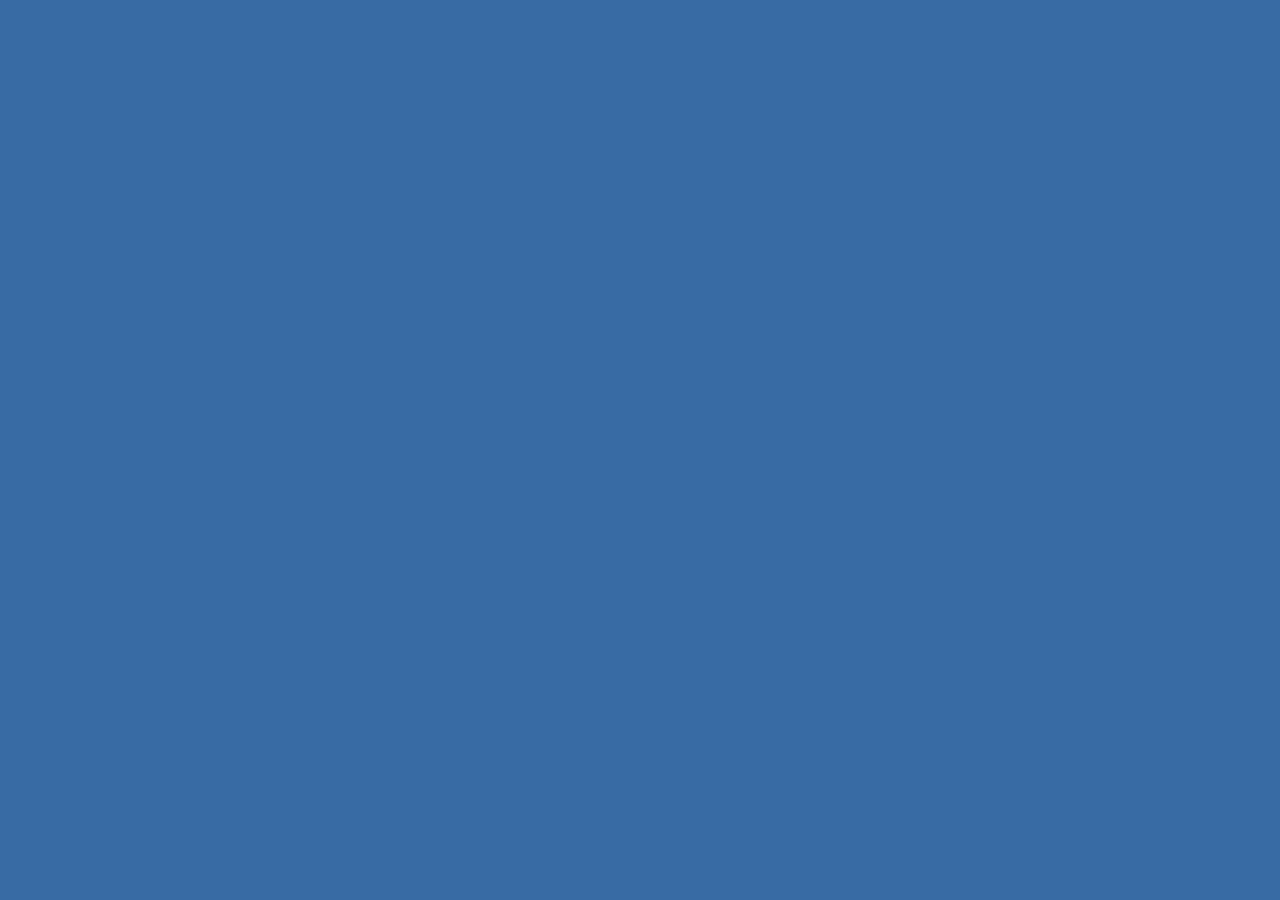
==== index.html @ 71e8f723 "init commit" ====
<!doctype html>
<html class="no-js" lang="">
    <head>
        <meta charset="utf-8">
        <meta http-equiv="x-ua-compatible" content="ie=edge">
        <title>UX Month Sofia</title>
        <meta name="description" content="">
        <meta name="viewport" content="width=device-width, initial-scale=1">

        <link rel="apple-touch-icon" href="apple-touch-icon.png">
        <!-- Place favicon.ico in the root directory -->

        <!-- <link rel="stylesheet" href="css/normalize.css"> -->
        <link rel="stylesheet" href="css/main.css">
        <link href='http://fonts.googleapis.com/css?family=PT+Sans&subset=latin,cyrillic' rel='stylesheet' type='text/css'>
        <link rel="stylesheet" href="http://maxcdn.bootstrapcdn.com/font-awesome/4.3.0/css/font-awesome.min.css">
    </head>
    <body>


         <!-- Google Analytics: change UA-XXXXX-X to be your site's ID.
        <script>
            (function(b,o,i,l,e,r){b.GoogleAnalyticsObject=l;b[l]||(b[l]=
            function(){(b[l].q=b[l].q||[]).push(arguments)});b[l].l=+new Date;
            e=o.createElement(i);r=o.getElementsByTagName(i)[0];
            e.src='https://www.google-analytics.com/analytics.js';
            r.parentNode.insertBefore(e,r)}(window,document,'script','ga'));
            ga('create','UA-XXXXX-X','auto');ga('send','pageview');
        </script> -->
    </body>
</html>
---- css/main.css ----
html {
    color: #222;
    font-size: 1em;
    line-height: 1.4;
}

/*
 * Remove text-shadow in selection highlight:
 * https://twitter.com/miketaylr/status/12228805301
 *
 * These selection rule sets have to be separate.
 * Customize the background color to match your design.
 */

::-moz-selection {
    background: #b3d4fc;
    text-shadow: none;
}

::selection {
    background: #b3d4fc;
    text-shadow: none;
}

/*
 * A better looking default horizontal rule
 */

hr {
    display: block;
    height: 1px;
    border: 0;
    border-top: 1px solid #ccc;
    margin: 1em 0;
    padding: 0;
}

/*
 * Remove the gap between audio, canvas, iframes,
 * images, videos and the bottom of their containers:
 * https://github.com/h5bp/html5-boilerplate/issues/440
 */

audio,
canvas,
iframe,
img,
svg,
video {
    vertical-align: middle;
}

/*
 * Remove default fieldset styles.
 */

fieldset {
    border: 0;
    margin: 0;
    padding: 0;
}

/*
 * Allow only vertical resizing of textareas.
 */

textarea {
    resize: vertical;
}

/* ==========================================================================
   Browser Upgrade Prompt
   ========================================================================== */

.browserupgrade {
    margin: 0.2em 0;
    background: #ccc;
    color: #000;
    padding: 0.2em 0;
}

/* ==========================================================================
   Author's custom styles
   ========================================================================== */

body {
    margin: 0;
    padding: 0;
    font-family: 'PT Sans', sans-serif;
    background-color: #386ba4;
}



/* ==========================================================================
   Helper classes
   ========================================================================== */

/*
 * Hide visually and from screen readers:
 */

.hidden {
    display: none !important;
}

/*
 * Hide only visually, but have it available for screen readers:
 * http://snook.ca/archives/html_and_css/hiding-content-for-accessibility
 */

.visuallyhidden {
    border: 0;
    clip: rect(0 0 0 0);
    height: 1px;
    margin: -1px;
    overflow: hidden;
    padding: 0;
    position: absolute;
    width: 1px;
}

/*
 * Extends the .visuallyhidden class to allow the element
 * to be focusable when navigated to via the keyboard:
 * https://www.drupal.org/node/897638
 */

.visuallyhidden.focusable:active,
.visuallyhidden.focusable:focus {
    clip: auto;
    height: auto;
    margin: 0;
    overflow: visible;
    position: static;
    width: auto;
}

/*
 * Hide visually and from screen readers, but maintain layout
 */

.invisible {
    visibility: hidden;
}

/*
 * Clearfix: contain floats
 *
 * For modern browsers
 * 1. The space content is one way to avoid an Opera bug when the
 *    `contenteditable` attribute is included anywhere else in the document.
 *    Otherwise it causes space to appear at the top and bottom of elements
 *    that receive the `clearfix` class.
 * 2. The use of `table` rather than `block` is only necessary if using
 *    `:before` to contain the top-margins of child elements.
 */

.clearfix:before,
.clearfix:after {
    content: " "; /* 1 */
    display: table; /* 2 */
}

.clearfix:after {
    clear: both;
}

/* ==========================================================================
   EXAMPLE Media Queries for Responsive Design.
   These examples override the primary ('mobile first') styles.
   Modify as content requires.
   ========================================================================== */

@media only screen and (min-width: 35em) {
    /* Style adjustments for viewports that meet the condition */
}

@media print,
       (-webkit-min-device-pixel-ratio: 1.25),
       (min-resolution: 120dpi) {
    /* Style adjustments for high resolution devices */
}

/* ==========================================================================
   Print styles.
   Inlined to avoid the additional HTTP request:
   http://www.phpied.com/delay-loading-your-print-css/
   ========================================================================== */

@media print {
    *,
    *:before,
    *:after {
        background: transparent !important;
        color: #000 !important; /* Black prints faster:
                                   http://www.sanbeiji.com/archives/953 */
        box-shadow: none !important;
        text-shadow: none !important;
    }

    a,
    a:visited {
        text-decoration: underline;
    }

    a[href]:after {
        content: " (" attr(href) ")";
    }

    abbr[title]:after {
        content: " (" attr(title) ")";
    }

    /*
     * Don't show links that are fragment identifiers,
     * or use the `javascript:` pseudo protocol
     */

    a[href^="#"]:after,
    a[href^="javascript:"]:after {
        content: "";
    }

    pre,
    blockquote {
        border: 1px solid #999;
        page-break-inside: avoid;
    }

    /*
     * Printing Tables:
     * http://css-discuss.incutio.com/wiki/Printing_Tables
     */

    thead {
        display: table-header-group;
    }

    tr,
    img {
        page-break-inside: avoid;
    }

    img {
        max-width: 100% !important;
    }

    p,
    h2,
    h3 {
        orphans: 3;
        widows: 3;
    }

    h2,
    h3 {
        page-break-after: avoid;
    }
}

@media (max-width: 1280px) {

}

@media (max-width: 785px) {

}
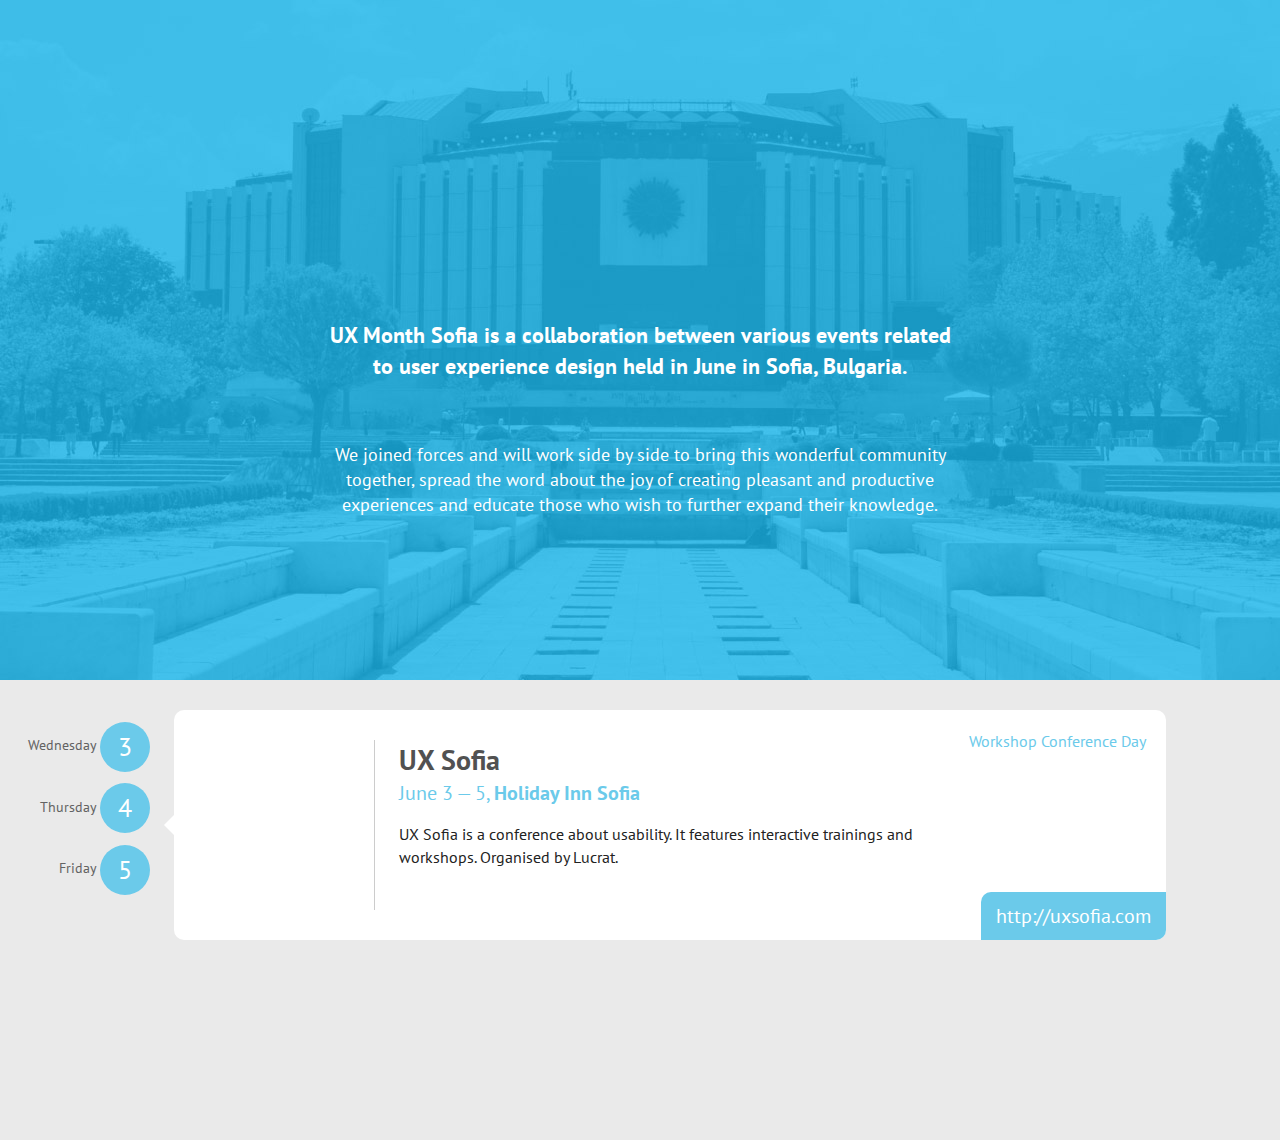
==== commit 72024cfa: "initial styling for header, default styling for timeline and info sections" ====
--- a/index.html
+++ b/index.html
@@ -16,6 +16,53 @@
         <link rel="stylesheet" href="http://maxcdn.bootstrapcdn.com/font-awesome/4.3.0/css/font-awesome.min.css">
     </head>
     <body>
+    <header>
+
+      <h1>UX Month Sofia is a collaboration between various events related to user&nbsp;experience design held in June in Sofia, Bulgaria.</h1>
+      <p>We joined forces and will work side by side to bring this wonderful community together, spread the word about the joy of creating pleasant and productive experiences and educate those who wish to further expand their knowledge.</p>
+
+    </header>
+
+    <div class="main-wrap">
+
+
+      <aside class="timeline">
+        <div class="time-uxsofia">
+          <span>Wednesday <span class="time-marker time-workshop">3</span></span>
+          <span>Thursday <span class="time-marker time-workshop">4</span></span>
+          <span>Friday <span class="time-marker time-conf">5</span></span>
+        </div>
+      </aside>
+
+      <section class="event-blocks">
+
+        <div class="event-block event-uxsofia">
+
+          <div class="event-logo">
+
+          </div>
+
+          <div class="event-info">
+            <div class="tags">
+              <span class="tags-workshop">Workshop</span>
+              <span class="tags-conf">Conference Day</span>
+            </div>
+            <h1>UX Sofia</h1>
+            <p class="event-logistics">
+              June 3 &mdash; 5,
+              <span>Holiday Inn Sofia</span>
+            </p>
+            <p class="event-desc">
+              UX Sofia is a conference about usability. It features interactive trainings and workshops. Organised by Lucrat.
+            </p>
+            <a class="event-go-info" href="http://uxsofia.com">http://uxsofia.com</a>
+          </div>
+
+        </div>
+
+      </section>
+
+  </div>
 
 
          <!-- Google Analytics: change UA-XXXXX-X to be your site's ID.
--- a/css/main.css
+++ b/css/main.css
@@ -68,28 +68,163 @@
     resize: vertical;
 }
 
-/* ==========================================================================
-   Browser Upgrade Prompt
-   ========================================================================== */
-
-.browserupgrade {
-    margin: 0.2em 0;
-    background: #ccc;
-    color: #000;
-    padding: 0.2em 0;
-}
-
-/* ==========================================================================
-   Author's custom styles
-   ========================================================================== */
-
-body {
+body,
+html {
     margin: 0;
     padding: 0;
     font-family: 'PT Sans', sans-serif;
-    background-color: #386ba4;
-}
-
+    background-color: #EAEAEA;
+    padding-bottom: 100px;
+}
+
+.main-wrap {
+  width: 1280px;
+  margin: 0 auto;
+}
+
+header {
+  background-image: url('../img/header-bg.jpg');
+  background-position: 50% 0%;
+  width: 100%;
+  height: 680px;
+  text-align: center;
+}
+
+header h1,
+header p {
+  color: #fff;
+  width: 50%;
+  margin: 0 auto;
+  position: relative;
+}
+
+header h1 {
+  font-size: 22px;
+  top: 320px;
+}
+
+header p {
+  font-size: 18px;
+  top: 380px;
+}
+
+.timeline {
+  width: 150px;
+  display: inline-block;
+  vertical-align: top;
+  text-align: right;
+}
+
+.timeline span {
+  font-size: 14px;
+  color: #636363;
+  display: inline-block;
+  vertical-align: middle;
+  margin-top: 10px;
+  line-height: 50px;
+}
+
+.timeline span.time-marker {
+  width: 50px;
+  height: 50px;
+  color: #fff;
+  background-color: #6bcaea;
+  font-size: 26px;
+  text-align: center;
+  border-radius: 50%;
+  margin-top: 0px;
+}
+
+.time-uxsofia,
+.event-uxsofia {
+  margin-top: 30px;
+}
+
+.event-blocks {
+  display: inline-block;
+  margin-left: 20px;
+}
+
+.event-block {
+  background-color: #fff;
+  padding: 30px;
+  border-radius: 10px;
+  position: relative;
+}
+
+.event-block::before {
+  content: '';
+  position: absolute;
+  box-sizing: border-box;
+  border-top: 10px solid transparent;
+  border-bottom: 10px solid transparent;
+  border-left: 10px solid transparent;
+  border-right: 10px solid #fff;
+  top: 50%;
+  margin-top: -10px;
+  left: -20px;
+
+}
+
+.event-logo {
+  height: 170px;
+  width: 170px;
+  text-align: center;
+  border-right: 1px solid #ccc;
+  margin-right: 20px;
+}
+
+.event-logo,
+.event-info {
+  display: inline-block;
+  vertical-align: top;
+}
+
+.event-info .tags {
+  position: absolute;
+  top: 20px;
+  right: 20px;
+  color: #6bcaea;
+}
+
+.event-info h1 {
+  margin: 0;
+  font-size: 28px;
+  color: #515151;
+}
+
+.event-logistics {
+  margin: 0;
+  font-size: 20px;
+  color: #6bcaea;
+}
+
+.event-logistics span {
+  font-weight: bold;
+}
+
+.event-desc {
+  width: 80%;
+}
+
+.event-go-info {
+  background-color: #6bcaea;
+  color: #fff;
+  font-size: 20px;
+  text-decoration: none;
+  display: inline-block;
+  padding: 10px 15px;
+  position: absolute;
+  right: 0px;
+  bottom: 0px;
+  border-top-left-radius: 10px;
+  border-bottom-right-radius: 10px;
+  transition: 0.3s;
+}
+
+.event-go-info:hover {
+  background-color: #30bcec;
+}
 
 
 /* ==========================================================================
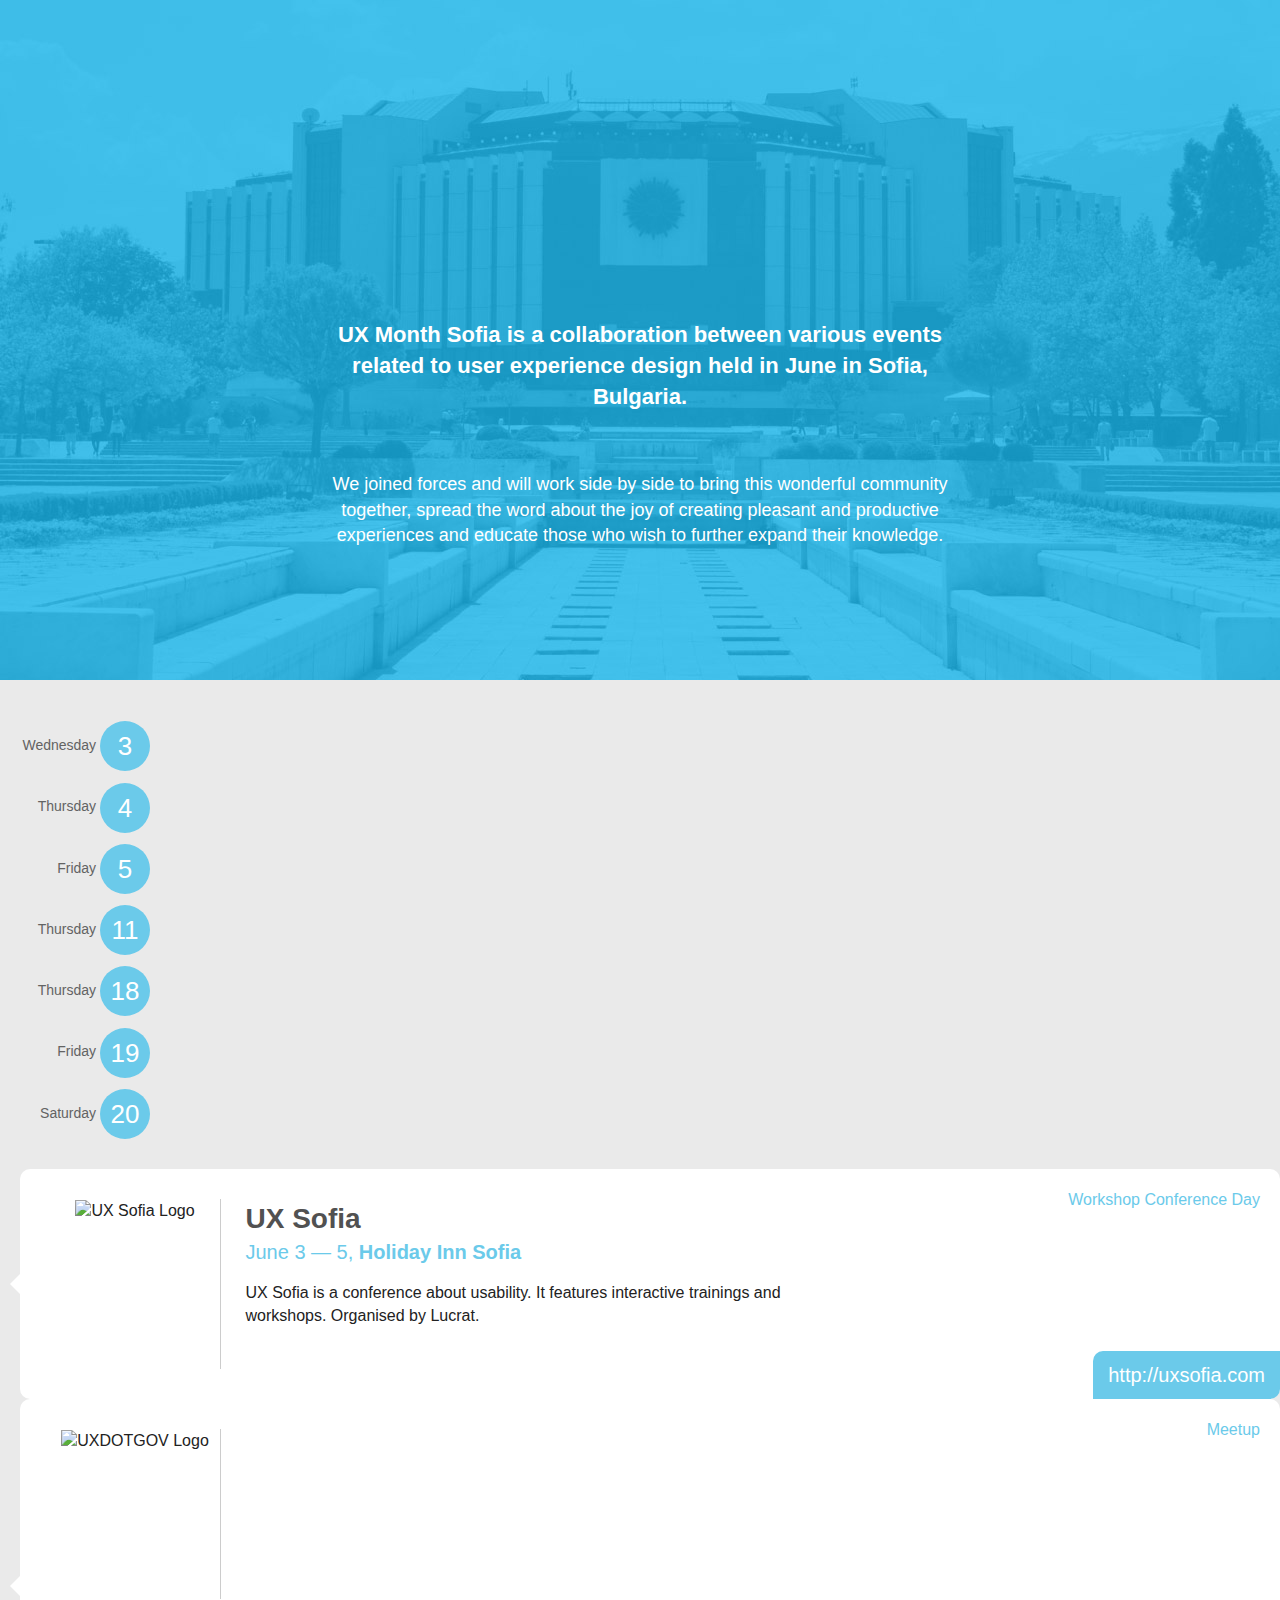
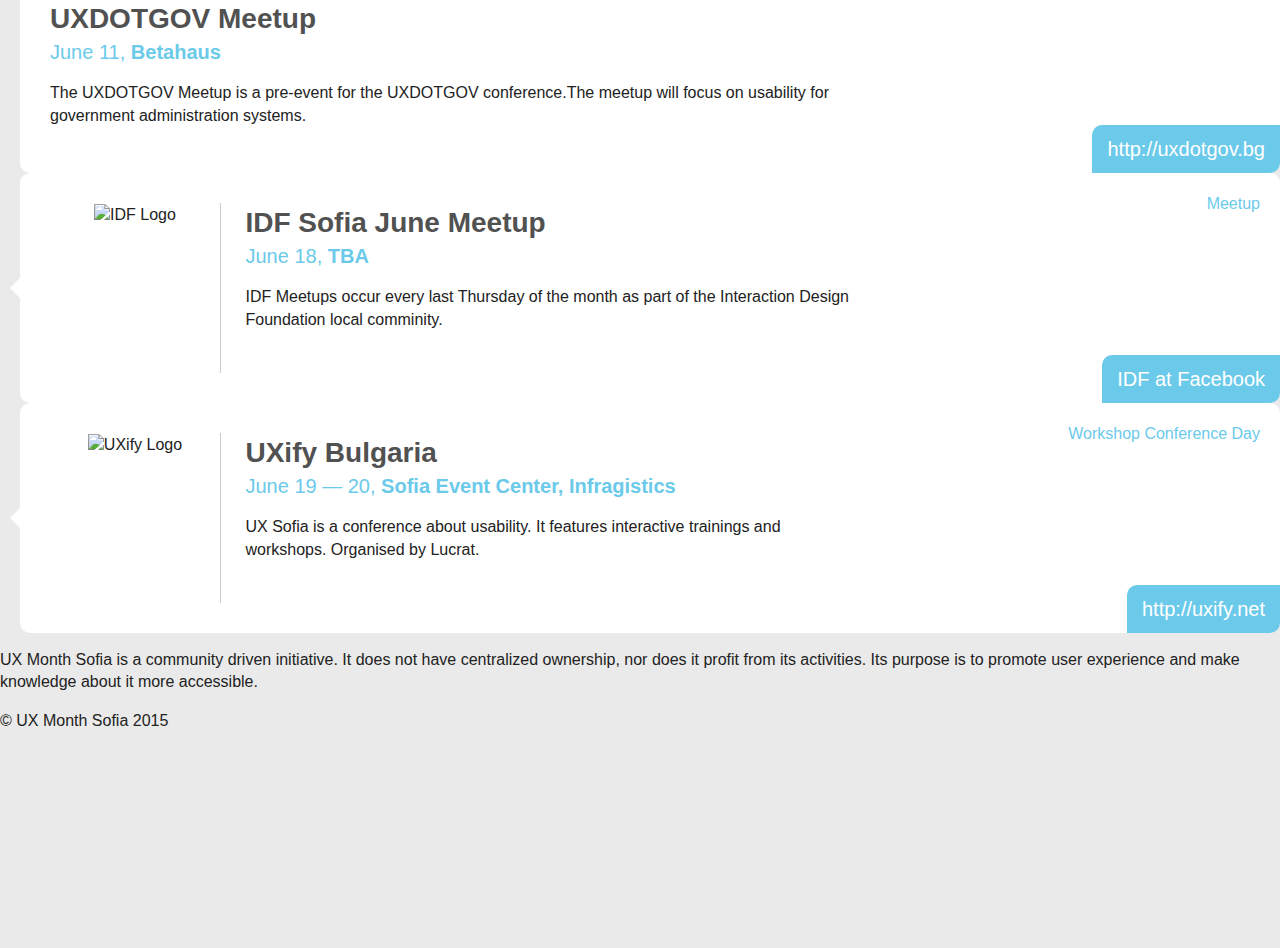
==== commit 0883ddb4: "housekeeping" ====
--- a/index.html
+++ b/index.html
@@ -8,12 +8,8 @@
         <meta name="viewport" content="width=device-width, initial-scale=1">
 
         <link rel="apple-touch-icon" href="apple-touch-icon.png">
-        <!-- Place favicon.ico in the root directory -->
 
-        <!-- <link rel="stylesheet" href="css/normalize.css"> -->
         <link rel="stylesheet" href="css/main.css">
-        <link href='http://fonts.googleapis.com/css?family=PT+Sans&subset=latin,cyrillic' rel='stylesheet' type='text/css'>
-        <link rel="stylesheet" href="http://maxcdn.bootstrapcdn.com/font-awesome/4.3.0/css/font-awesome.min.css">
     </head>
     <body>
     <header>
@@ -32,6 +28,20 @@
           <span>Thursday <span class="time-marker time-workshop">4</span></span>
           <span>Friday <span class="time-marker time-conf">5</span></span>
         </div>
+
+        <div class="time-uxdotgov">
+          <span>Thursday <span class="time-marker time-meetup">11</span></span>
+        </div>
+
+        <div class="time-idf">
+          <span>Thursday <span class="time-marker time-meetup">18</span></span>
+        </div>
+
+        <div class="time-uxify">
+          <span>Friday <span class="time-marker time-conf">19</span></span>
+          <span>Saturday <span class="time-marker time-workshop">20</span></span>
+        </div>
+
       </aside>
 
       <section class="event-blocks">
@@ -39,7 +49,7 @@
         <div class="event-block event-uxsofia">
 
           <div class="event-logo">
-
+            <img src="img/logo-uxsofia.png" alt="UX Sofia Logo" />
           </div>
 
           <div class="event-info">
@@ -60,7 +70,86 @@
 
         </div>
 
+        <div class="event-block event-uxdotgov">
+
+          <div class="event-logo">
+            <img src="img/logo-uxdotgov.png" alt="UXDOTGOV Logo" />
+          </div>
+
+          <div class="event-info">
+            <div class="tags">
+              <span class="tags-meetup">Meetup</span>
+            </div>
+            <h1>UXDOTGOV Meetup</h1>
+            <p class="event-logistics">
+              June 11,
+              <span>Betahaus</span>
+            </p>
+            <p class="event-desc">
+              The UXDOTGOV Meetup is a pre-event for the UXDOTGOV conference.The meetup will focus on usability for government administration systems.
+            </p>
+            <a class="event-go-info" href="http://uxdotgov.bg">http://uxdotgov.bg</a>
+          </div>
+
+        </div>
+
+
+        <div class="event-block event-idf">
+
+          <div class="event-logo">
+            <img src="img/logo-idf.png" alt="IDF Logo" />
+          </div>
+
+          <div class="event-info">
+            <div class="tags">
+              <span class="tags-meetup">Meetup</span>
+            </div>
+            <h1>IDF Sofia June Мeetup</h1>
+            <p class="event-logistics">
+              June 18,
+              <span>TBA</span>
+            </p>
+            <p class="event-desc">
+              IDF Meetups occur every last Thursday of the month as part of the Interaction Design Foundation local comminity.
+            </p>
+            <a class="event-go-info" href="#">IDF at Facebook</a>
+          </div>
+
+        </div>
+
+
+        <div class="event-block event-uxify">
+
+          <div class="event-logo">
+            <img src="img/logo-uxify.png" alt="UXify Logo" />
+          </div>
+
+          <div class="event-info">
+            <div class="tags">
+              <span class="tags-workshop">Workshop</span>
+              <span class="tags-conf">Conference Day</span>
+            </div>
+            <h1>UXify Bulgaria</h1>
+            <p class="event-logistics">
+              June 19 &mdash; 20,
+              <span>Sofia Event Center, Infragistics</span>
+            </p>
+            <p class="event-desc">
+              UX Sofia is a conference about usability. It features interactive trainings and workshops. Organised by Lucrat.
+            </p>
+            <a class="event-go-info" href="http://uxify.net">http://uxify.net</a>
+          </div>
+
+        </div>
+
       </section>
+
+      <footer>
+      <p>UX Month Sofia is a community driven initiative. It does not have centralized ownership, nor does it profit from its activities. Its purpose is to promote user experience and make knowledge about it more accessible.
+      </p>
+      <p>&copy; UX Month Sofia 2015
+      </p>
+      </footer>
 
   </div>
 
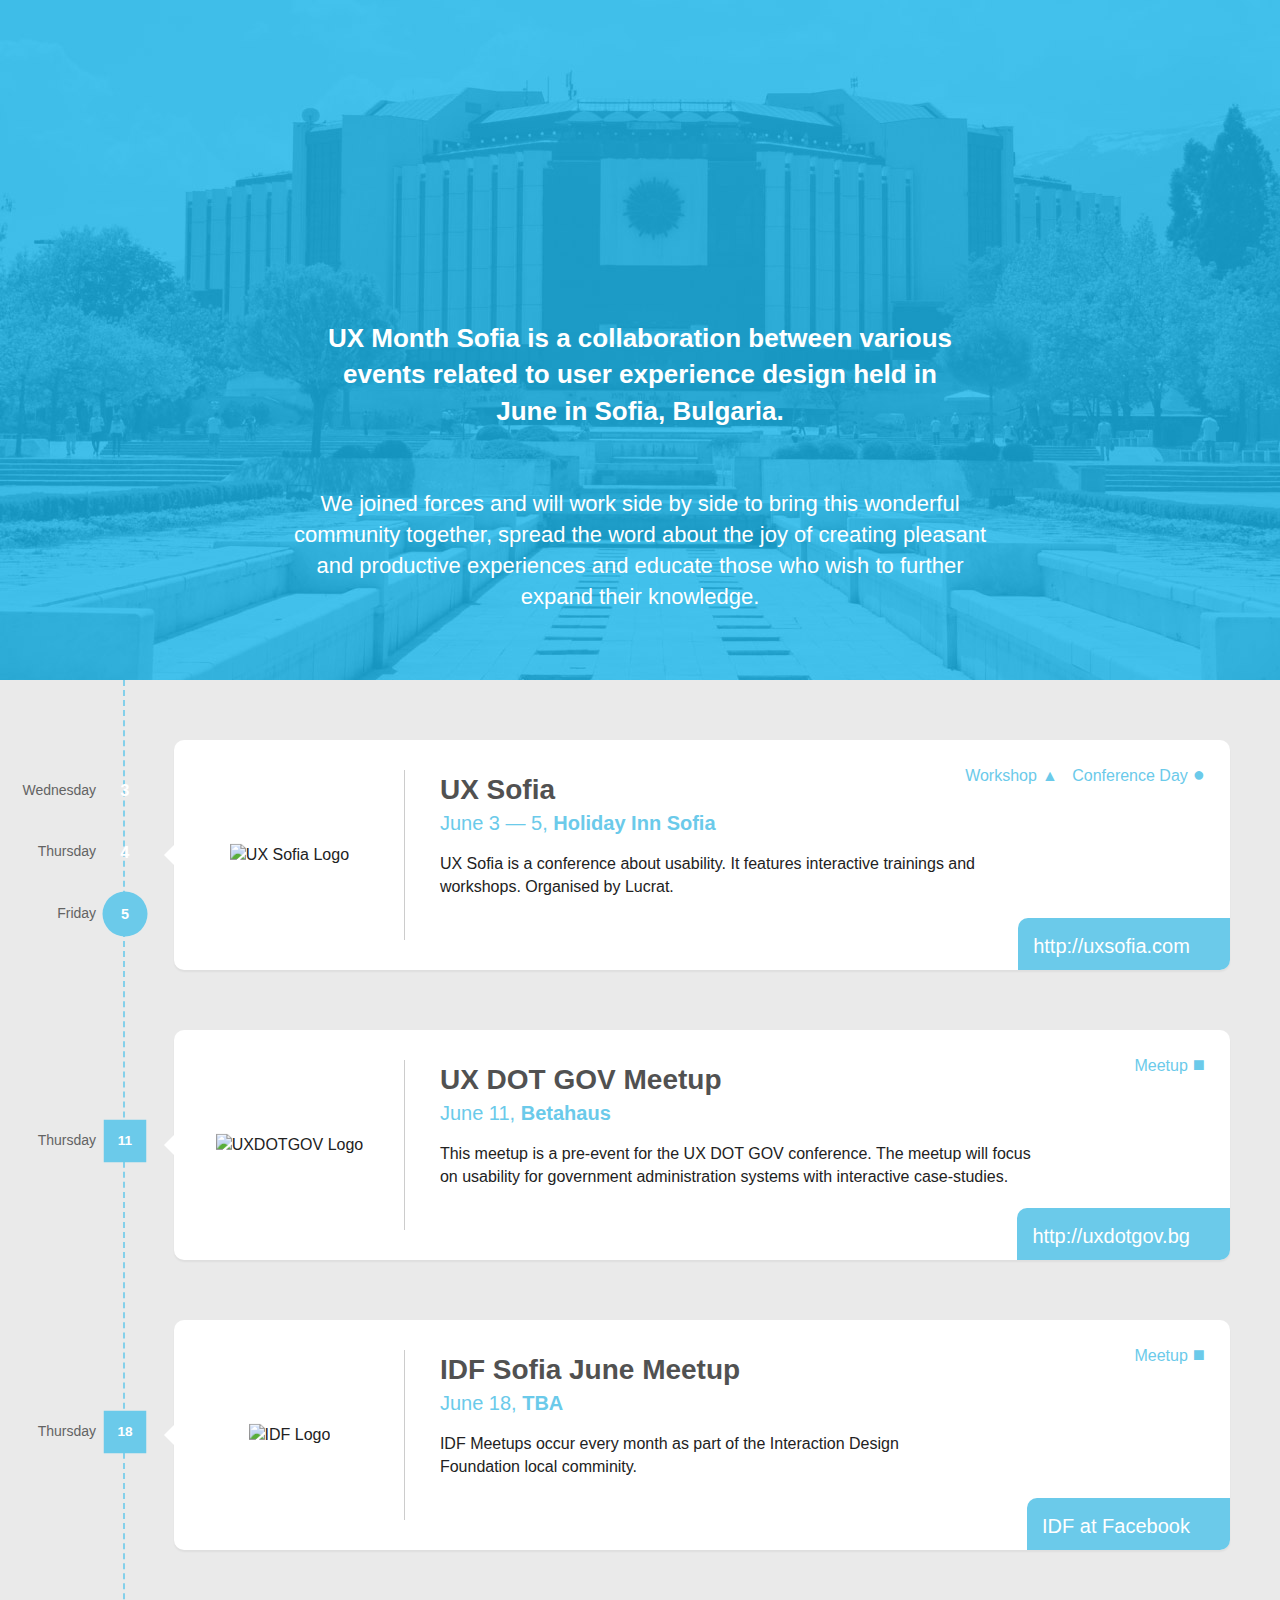
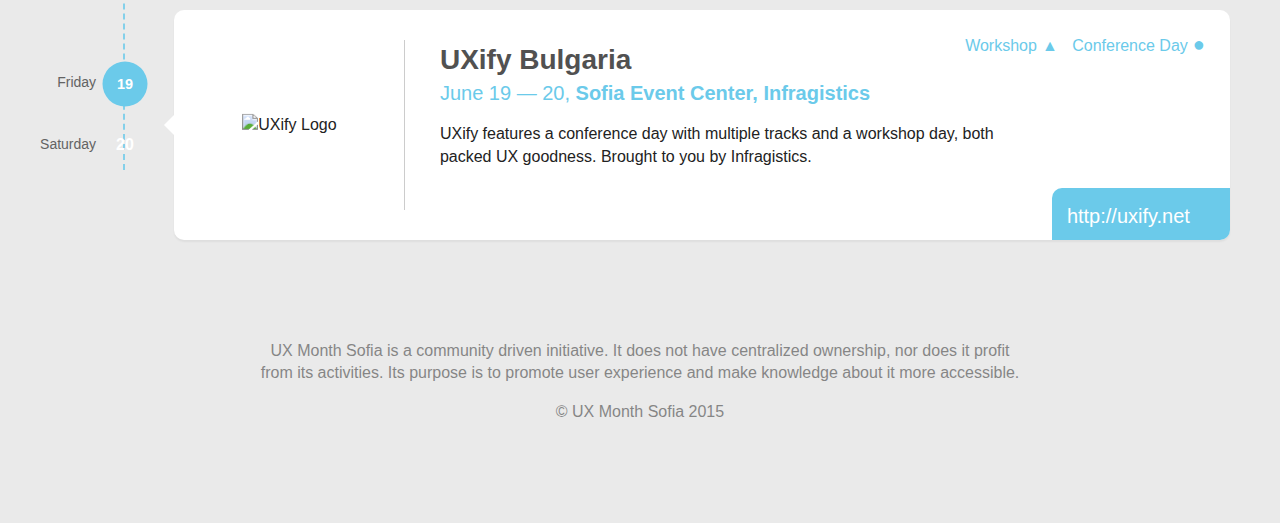
==== commit 0ea3cdb1: "content changes and visual touch-ups" ====
--- a/index.html
+++ b/index.html
@@ -65,7 +65,7 @@
             <p class="event-desc">
               UX Sofia is a conference about usability. It features interactive trainings and workshops. Organised by Lucrat.
             </p>
-            <a class="event-go-info" href="http://uxsofia.com">http://uxsofia.com</a>
+            <a class="event-go-info" href="http://uxsofia.com" target="_blank">http://uxsofia.com</a>
           </div>
 
         </div>
@@ -80,15 +80,15 @@
             <div class="tags">
               <span class="tags-meetup">Meetup</span>
             </div>
-            <h1>UXDOTGOV Meetup</h1>
+            <h1>UX DOT GOV Meetup</h1>
             <p class="event-logistics">
               June 11,
               <span>Betahaus</span>
             </p>
             <p class="event-desc">
-              The UXDOTGOV Meetup is a pre-event for the UXDOTGOV conference.The meetup will focus on usability for government administration systems.
+              This meetup is a pre-event for the UX DOT GOV conference. The meetup will focus on usability for government administration systems with interactive case-studies.
             </p>
-            <a class="event-go-info" href="http://uxdotgov.bg">http://uxdotgov.bg</a>
+            <a class="event-go-info" href="http://uxdotgov.bg" target="_blank">http://uxdotgov.bg</a>
           </div>
 
         </div>
@@ -110,9 +110,9 @@
               <span>TBA</span>
             </p>
             <p class="event-desc">
-              IDF Meetups occur every last Thursday of the month as part of the Interaction Design Foundation local comminity.
+              IDF Meetups occur every month as part of the Interaction Design Foundation local comminity.
             </p>
-            <a class="event-go-info" href="#">IDF at Facebook</a>
+            <a class="event-go-info" href="http://www.facebook.com/groups/334084610080102" target="_blank">IDF at Facebook</a>
           </div>
 
         </div>
@@ -135,9 +135,9 @@
               <span>Sofia Event Center, Infragistics</span>
             </p>
             <p class="event-desc">
-              UX Sofia is a conference about usability. It features interactive trainings and workshops. Organised by Lucrat.
+              UXify features a conference day with multiple tracks and a workshop day, both packed UX goodness. Brought to you by Infragistics.
             </p>
-            <a class="event-go-info" href="http://uxify.net">http://uxify.net</a>
+            <a class="event-go-info" href="http://uxify.net" target="_blank">http://uxify.net</a>
           </div>
 
         </div>
--- a/css/main.css
+++ b/css/main.css
@@ -74,7 +74,6 @@
     padding: 0;
     font-family: 'PT Sans', sans-serif;
     background-color: #EAEAEA;
-    padding-bottom: 100px;
 }
 
 .main-wrap {
@@ -93,19 +92,20 @@
 header h1,
 header p {
   color: #fff;
-  width: 50%;
   margin: 0 auto;
   position: relative;
 }
 
 header h1 {
+  font-size: 26px;
+  top: 320px;
+  width: 50%;
+}
+
+header p {
   font-size: 22px;
-  top: 320px;
-}
-
-header p {
-  font-size: 18px;
   top: 380px;
+  width: 55%;
 }
 
 .timeline {
@@ -113,6 +113,20 @@
   display: inline-block;
   vertical-align: top;
   text-align: right;
+  position: relative;
+}
+
+.timeline::before {
+  content: '';
+  height: 100%;
+  width: 1px;
+  border-right: 2px dashed #6bcaea;
+  opacity: 0.8;
+  position: absolute;
+  top: 0px;
+  bottom: 0px;
+  right: 25px;
+  z-index: 0;
 }
 
 .timeline span {
@@ -122,6 +136,8 @@
   vertical-align: middle;
   margin-top: 10px;
   line-height: 50px;
+  position: relative;
+  z-index: 1;
 }
 
 .timeline span.time-marker {
@@ -129,15 +145,43 @@
   height: 50px;
   color: #fff;
   background-color: #6bcaea;
-  font-size: 26px;
+  font-size: 16px;
+  font-weight: bold;
   text-align: center;
   border-radius: 50%;
   margin-top: 0px;
 }
 
-.time-uxsofia,
-.event-uxsofia {
-  margin-top: 30px;
+.timeline span.time-marker.time-workshop {
+  background-image: url('../img/blue-tri.png');
+  background-color: transparent;
+  background-repeat: no-repeat;
+  border-radius: 0;
+}
+
+.timeline span.time-marker.time-meetup {
+  border-radius: 0;
+  transform: scale(0.85);
+}
+
+.timeline span.time-marker.time-conf {
+  transform: scale(0.90);
+}
+
+.time-uxsofia {
+  margin-top: 75px;
+}
+
+.time-uxdotgov {
+  margin-top: 166px;
+}
+
+.time-idf {
+  margin-top: 230px;
+}
+
+.time-uxify {
+  margin-top: 190px;
 }
 
 .event-blocks {
@@ -148,8 +192,11 @@
 .event-block {
   background-color: #fff;
   padding: 30px;
+  margin-top: 60px;
   border-radius: 10px;
   position: relative;
+  max-width: 1000px;
+  box-shadow: 0 2px 2px 0 rgba(0,0,0,0.05);
 }
 
 .event-block::before {
@@ -171,13 +218,23 @@
   width: 170px;
   text-align: center;
   border-right: 1px solid #ccc;
-  margin-right: 20px;
+  margin-right: 30px;
+  padding-right: 30px;
+}
+
+.event-logo img {
+  margin-top: 50%;
+  transform: translateY(-50%);
 }
 
 .event-logo,
 .event-info {
   display: inline-block;
   vertical-align: top;
+}
+
+.event-info {
+  max-width: 760px;
 }
 
 .event-info .tags {
@@ -185,6 +242,31 @@
   top: 20px;
   right: 20px;
   color: #6bcaea;
+}
+
+.tags span {
+  margin: 0 5px;
+}
+
+.tags span::after {
+  margin-left: 5px;
+}
+
+.tags-conf::after {
+  content: ' \25CF';
+  display: inline-block;
+  font-size: 20px;
+}
+
+.tags-meetup::after {
+  content: ' \25A0';
+  display: inline-block;
+  font-size: 20px;
+}
+
+.tags-workshop::after {
+  content: ' \25B2';
+  display: inline-block;
 }
 
 .event-info h1 {
@@ -219,13 +301,30 @@
   bottom: 0px;
   border-top-left-radius: 10px;
   border-bottom-right-radius: 10px;
-  transition: 0.3s;
+  transition: 0.2s;
 }
 
 .event-go-info:hover {
-  background-color: #30bcec;
-}
-
+  background-color: #46889f;
+}
+
+.event-go-info::after {
+  content: '';
+  display: inline-block;
+  width: 25px;
+  height: 25px;
+  background-image: url('../img/external.png');
+  position: relative;
+  bottom: -4px;
+}
+
+
+footer {
+  width: 60%;
+  text-align: center;
+  margin: 100px auto;
+  opacity: 0.5;
+}
 
 /* ==========================================================================
    Helper classes
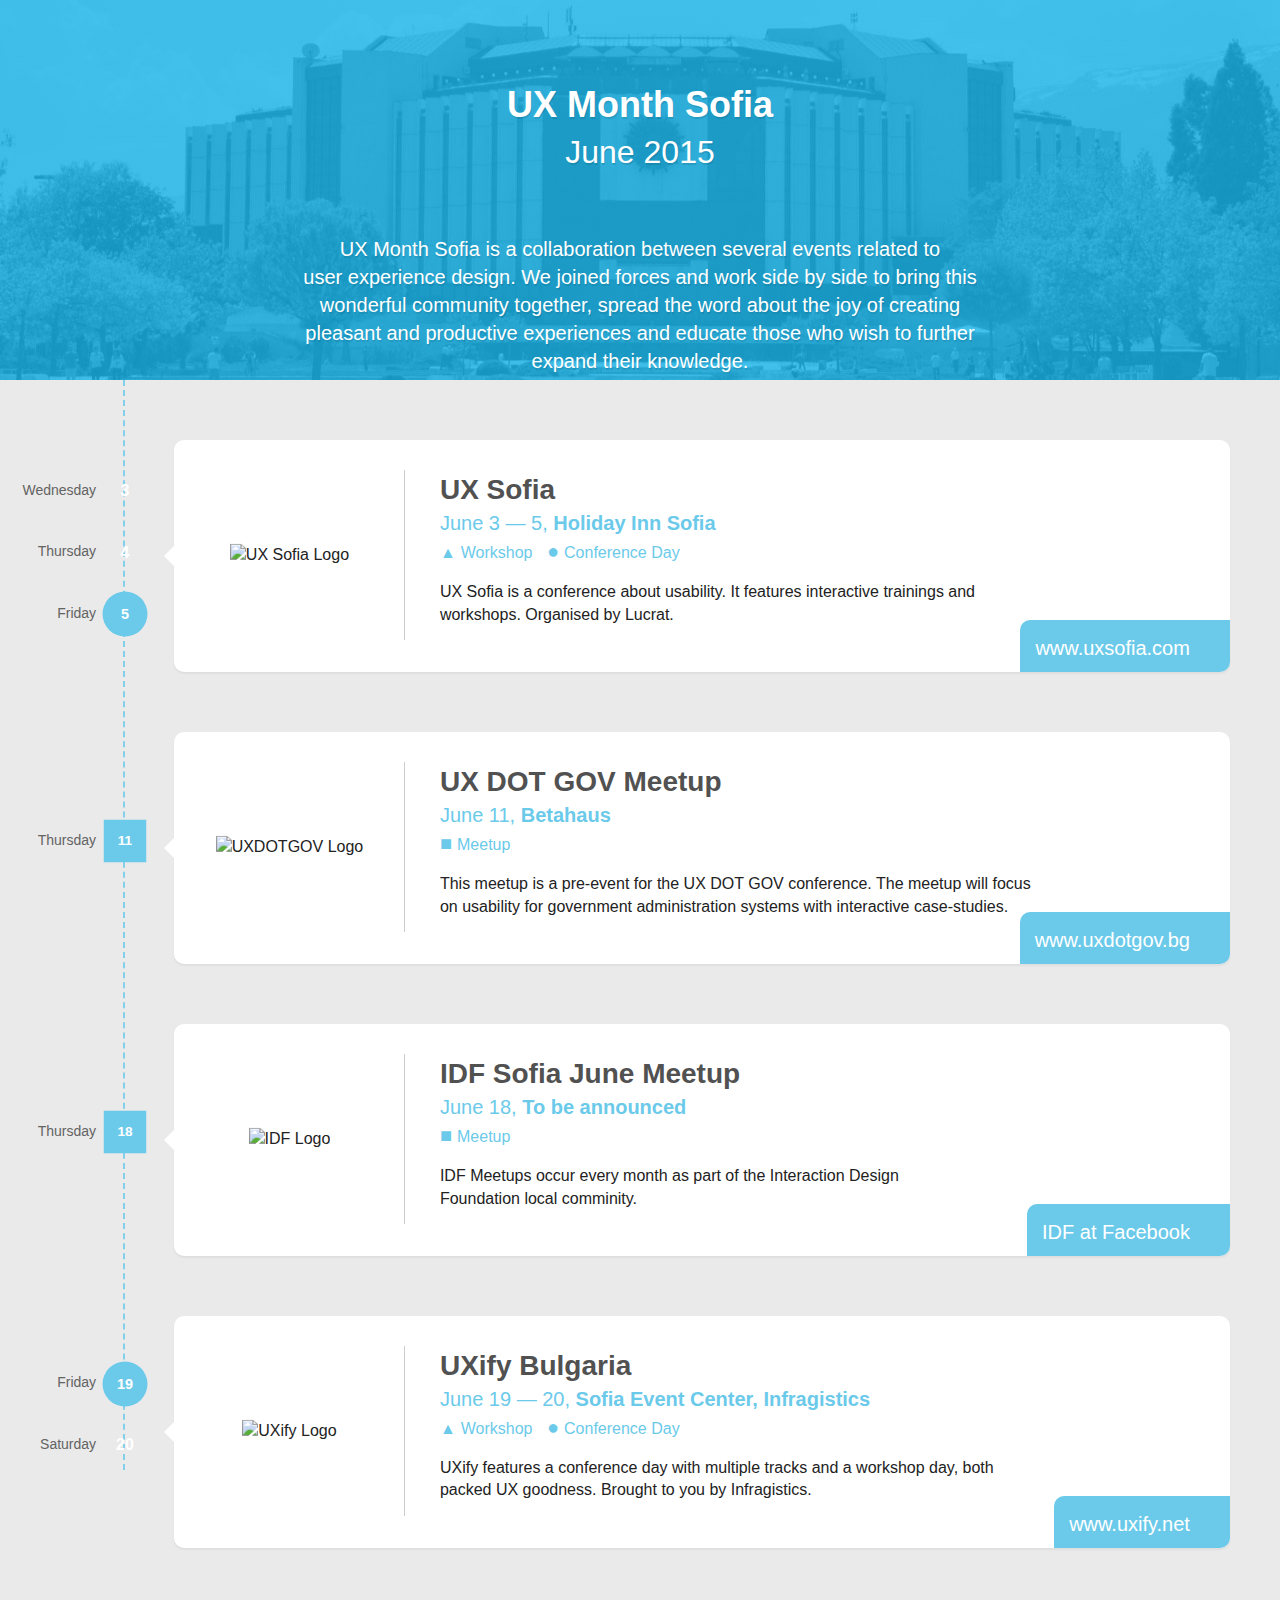
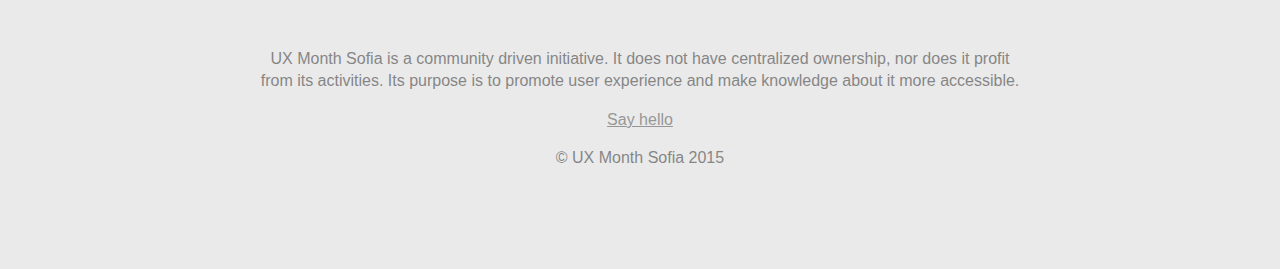
==== commit 049014a5: "header and copy touch-ups adding contact link" ====
--- a/index.html
+++ b/index.html
@@ -14,8 +14,9 @@
     <body>
     <header>
 
-      <h1>UX Month Sofia is a collaboration between various events related to user&nbsp;experience design held in June in Sofia, Bulgaria.</h1>
-      <p>We joined forces and will work side by side to bring this wonderful community together, spread the word about the joy of creating pleasant and productive experiences and educate those who wish to further expand their knowledge.</p>
+      <h1>UX Month Sofia</h1>
+      <h2>June 2015</h2>
+      <p>UX Month Sofia is a collaboration between several events related to user&nbsp;experience design. We joined forces and work side by side to bring this wonderful community together, spread the word about the joy of creating pleasant and productive experiences and educate those who wish to further expand their knowledge.</p>
 
     </header>
 
@@ -53,19 +54,20 @@
           </div>
 
           <div class="event-info">
-            <div class="tags">
-              <span class="tags-workshop">Workshop</span>
-              <span class="tags-conf">Conference Day</span>
-            </div>
             <h1>UX Sofia</h1>
             <p class="event-logistics">
               June 3 &mdash; 5,
               <span>Holiday Inn Sofia</span>
+              <div class="tags">
+                <span class="tags-workshop">Workshop</span>
+                <span class="tags-conf">Conference Day</span>
+              </div>
             </p>
             <p class="event-desc">
               UX Sofia is a conference about usability. It features interactive trainings and workshops. Organised by Lucrat.
             </p>
-            <a class="event-go-info" href="http://uxsofia.com" target="_blank">http://uxsofia.com</a>
+
+            <a class="event-go-info" href="http://uxsofia.com" target="_blank">www.uxsofia.com</a>
           </div>
 
         </div>
@@ -77,18 +79,18 @@
           </div>
 
           <div class="event-info">
-            <div class="tags">
-              <span class="tags-meetup">Meetup</span>
-            </div>
             <h1>UX DOT GOV Meetup</h1>
             <p class="event-logistics">
               June 11,
               <span>Betahaus</span>
             </p>
+            <div class="tags">
+              <span class="tags-meetup">Meetup</span>
+            </div>
             <p class="event-desc">
               This meetup is a pre-event for the UX DOT GOV conference. The meetup will focus on usability for government administration systems with interactive case-studies.
             </p>
-            <a class="event-go-info" href="http://uxdotgov.bg" target="_blank">http://uxdotgov.bg</a>
+            <a class="event-go-info" href="http://uxdotgov.bg" target="_blank">www.uxdotgov.bg</a>
           </div>
 
         </div>
@@ -101,14 +103,14 @@
           </div>
 
           <div class="event-info">
+            <h1>IDF Sofia June Мeetup</h1>
+            <p class="event-logistics">
+              June 18,
+              <span>To be announced</span>
+            </p>
             <div class="tags">
               <span class="tags-meetup">Meetup</span>
             </div>
-            <h1>IDF Sofia June Мeetup</h1>
-            <p class="event-logistics">
-              June 18,
-              <span>TBA</span>
-            </p>
             <p class="event-desc">
               IDF Meetups occur every month as part of the Interaction Design Foundation local comminity.
             </p>
@@ -125,19 +127,19 @@
           </div>
 
           <div class="event-info">
-            <div class="tags">
-              <span class="tags-workshop">Workshop</span>
-              <span class="tags-conf">Conference Day</span>
-            </div>
             <h1>UXify Bulgaria</h1>
             <p class="event-logistics">
               June 19 &mdash; 20,
               <span>Sofia Event Center, Infragistics</span>
             </p>
+            <div class="tags">
+              <span class="tags-workshop">Workshop</span>
+              <span class="tags-conf">Conference Day</span>
+            </div>
             <p class="event-desc">
               UXify features a conference day with multiple tracks and a workshop day, both packed UX goodness. Brought to you by Infragistics.
             </p>
-            <a class="event-go-info" href="http://uxify.net" target="_blank">http://uxify.net</a>
+            <a class="event-go-info" href="http://uxify.net" target="_blank">www.uxify.net</a>
           </div>
 
         </div>
@@ -147,6 +149,11 @@
       <footer>
       <p>UX Month Sofia is a community driven initiative. It does not have centralized ownership, nor does it profit from its activities. Its purpose is to promote user experience and make knowledge about it more accessible.
       </p>
+
+      <p>
+        <a href="mailto:todor@uxmonthsofia.com">Say hello</a>
+      </p>
+
       <p>&copy; UX Month Sofia 2015
       </p>
       </footer>
--- a/css/main.css
+++ b/css/main.css
@@ -83,28 +83,35 @@
 
 header {
   background-image: url('../img/header-bg.jpg');
-  background-position: 50% 0%;
+  background-position: 50% 15%;
   width: 100%;
-  height: 680px;
+  height: 380px;
   text-align: center;
 }
 
 header h1,
+header h2,
 header p {
   color: #fff;
   margin: 0 auto;
   position: relative;
+  text-shadow: 1px 2px 0 rgba(0,0,0,0.1);
 }
 
 header h1 {
-  font-size: 26px;
-  top: 320px;
-  width: 50%;
+  font-size: 36px;
+  top: 80px;
+}
+
+header h2 {
+  font-size: 32px;
+  top: 80px;
+  font-weight: normal;
 }
 
 header p {
-  font-size: 22px;
-  top: 380px;
+  font-size: 20px;
+  top: 140px;
   width: 55%;
 }
 
@@ -238,33 +245,30 @@
 }
 
 .event-info .tags {
-  position: absolute;
-  top: 20px;
-  right: 20px;
   color: #6bcaea;
 }
 
 .tags span {
-  margin: 0 5px;
-}
-
-.tags span::after {
-  margin-left: 5px;
-}
-
-.tags-conf::after {
+  margin: 0 10px 0 0px;
+}
+
+.tags span::before {
+  margin-right: 5px;
+}
+
+.tags-conf::before {
   content: ' \25CF';
   display: inline-block;
   font-size: 20px;
 }
 
-.tags-meetup::after {
+.tags-meetup::before {
   content: ' \25A0';
   display: inline-block;
   font-size: 20px;
 }
 
-.tags-workshop::after {
+.tags-workshop::before {
   content: ' \25B2';
   display: inline-block;
 }
@@ -324,6 +328,10 @@
   text-align: center;
   margin: 100px auto;
   opacity: 0.5;
+}
+
+footer a {
+  color: #454545;
 }
 
 /* ==========================================================================
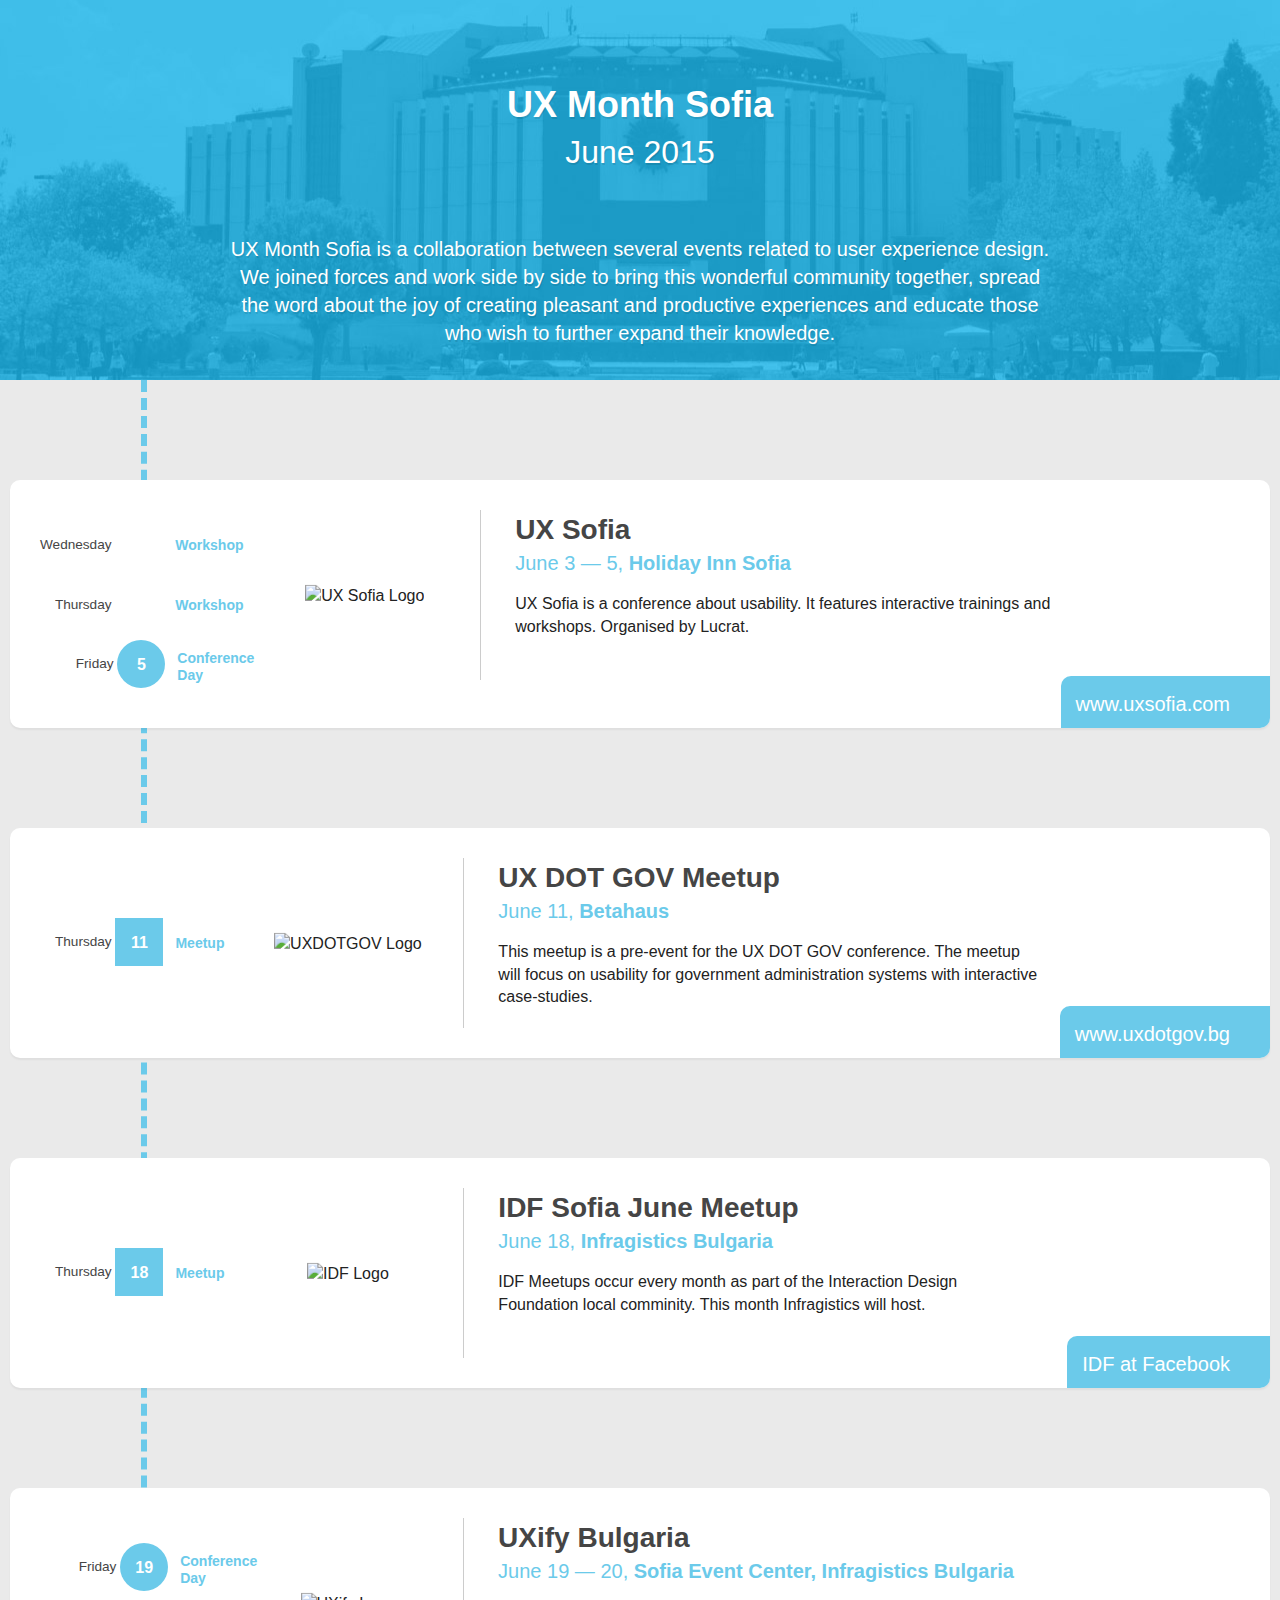
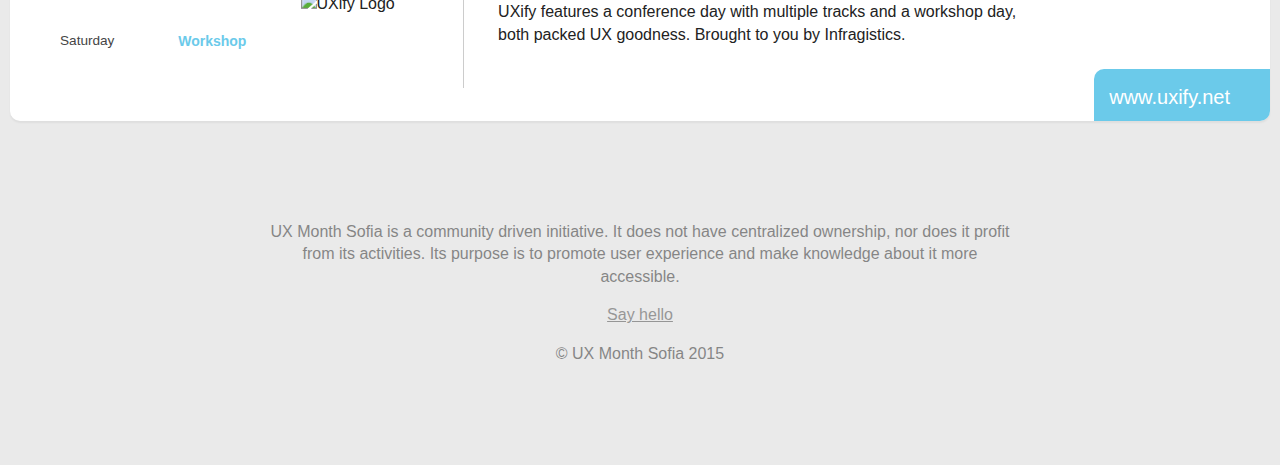
==== commit d52cd4ab: "adding ga" ====
--- a/index.html
+++ b/index.html
@@ -22,32 +22,15 @@
 
     <div class="main-wrap">
 
-
-      <aside class="timeline">
-        <div class="time-uxsofia">
-          <span>Wednesday <span class="time-marker time-workshop">3</span></span>
-          <span>Thursday <span class="time-marker time-workshop">4</span></span>
-          <span>Friday <span class="time-marker time-conf">5</span></span>
-        </div>
-
-        <div class="time-uxdotgov">
-          <span>Thursday <span class="time-marker time-meetup">11</span></span>
-        </div>
-
-        <div class="time-idf">
-          <span>Thursday <span class="time-marker time-meetup">18</span></span>
-        </div>
-
-        <div class="time-uxify">
-          <span>Friday <span class="time-marker time-conf">19</span></span>
-          <span>Saturday <span class="time-marker time-workshop">20</span></span>
-        </div>
-
-      </aside>
-
       <section class="event-blocks">
 
         <div class="event-block event-uxsofia">
+
+          <div class="timeslot time-uxsofia">
+            <div>Wednesday <span class="time-marker time-workshop">3</span></div>
+            <div>Thursday <span class="time-marker time-workshop">4</span></div>
+            <div>Friday <span class="time-marker time-conf">5</span></div>
+          </div>
 
           <div class="event-logo">
             <img src="img/logo-uxsofia.png" alt="UX Sofia Logo" />
@@ -58,10 +41,6 @@
             <p class="event-logistics">
               June 3 &mdash; 5,
               <span>Holiday Inn Sofia</span>
-              <div class="tags">
-                <span class="tags-workshop">Workshop</span>
-                <span class="tags-conf">Conference Day</span>
-              </div>
             </p>
             <p class="event-desc">
               UX Sofia is a conference about usability. It features interactive trainings and workshops. Organised by Lucrat.
@@ -74,6 +53,10 @@
 
         <div class="event-block event-uxdotgov">
 
+          <div class="timeslot time-uxdotgov">
+            <div>Thursday <span class="time-marker time-meetup">11</span></div>
+          </div>
+
           <div class="event-logo">
             <img src="img/logo-uxdotgov.png" alt="UXDOTGOV Logo" />
           </div>
@@ -84,9 +67,6 @@
               June 11,
               <span>Betahaus</span>
             </p>
-            <div class="tags">
-              <span class="tags-meetup">Meetup</span>
-            </div>
             <p class="event-desc">
               This meetup is a pre-event for the UX DOT GOV conference. The meetup will focus on usability for government administration systems with interactive case-studies.
             </p>
@@ -98,6 +78,10 @@
 
         <div class="event-block event-idf">
 
+          <div class="timeslot time-idf">
+            <div>Thursday <span class="time-marker time-meetup">18</span></div>
+          </div>
+
           <div class="event-logo">
             <img src="img/logo-idf.png" alt="IDF Logo" />
           </div>
@@ -106,13 +90,10 @@
             <h1>IDF Sofia June Мeetup</h1>
             <p class="event-logistics">
               June 18,
-              <span>To be announced</span>
+              <span>Infragistics Bulgaria</span>
             </p>
-            <div class="tags">
-              <span class="tags-meetup">Meetup</span>
-            </div>
             <p class="event-desc">
-              IDF Meetups occur every month as part of the Interaction Design Foundation local comminity.
+              IDF Meetups occur every month as part of the Interaction Design Foundation local comminity. This month Infragistics will host.
             </p>
             <a class="event-go-info" href="http://www.facebook.com/groups/334084610080102" target="_blank">IDF at Facebook</a>
           </div>
@@ -122,6 +103,11 @@
 
         <div class="event-block event-uxify">
 
+          <div class="timeslot time-uxify">
+            <div>Friday <span class="time-marker time-conf">19</span></div>
+            <div>Saturday <span class="time-marker time-workshop">20</span></div>
+          </div>
+
           <div class="event-logo">
             <img src="img/logo-uxify.png" alt="UXify Logo" />
           </div>
@@ -130,12 +116,8 @@
             <h1>UXify Bulgaria</h1>
             <p class="event-logistics">
               June 19 &mdash; 20,
-              <span>Sofia Event Center, Infragistics</span>
+              <span>Sofia Event Center, Infragistics Bulgaria</span>
             </p>
-            <div class="tags">
-              <span class="tags-workshop">Workshop</span>
-              <span class="tags-conf">Conference Day</span>
-            </div>
             <p class="event-desc">
               UXify features a conference day with multiple tracks and a workshop day, both packed UX goodness. Brought to you by Infragistics.
             </p>
@@ -160,15 +142,16 @@
 
   </div>
 
+  <script>
+    (function(i,s,o,g,r,a,m){i['GoogleAnalyticsObject']=r;i[r]=i[r]||function(){
+    (i[r].q=i[r].q||[]).push(arguments)},i[r].l=1*new Date();a=s.createElement(o),
+    m=s.getElementsByTagName(o)[0];a.async=1;a.src=g;m.parentNode.insertBefore(a,m)
+    })(window,document,'script','//www.google-analytics.com/analytics.js','ga');
 
-         <!-- Google Analytics: change UA-XXXXX-X to be your site's ID.
-        <script>
-            (function(b,o,i,l,e,r){b.GoogleAnalyticsObject=l;b[l]||(b[l]=
-            function(){(b[l].q=b[l].q||[]).push(arguments)});b[l].l=+new Date;
-            e=o.createElement(i);r=o.getElementsByTagName(i)[0];
-            e.src='https://www.google-analytics.com/analytics.js';
-            r.parentNode.insertBefore(e,r)}(window,document,'script','ga'));
-            ga('create','UA-XXXXX-X','auto');ga('send','pageview');
-        </script> -->
+    ga('create', 'UA-62779135-1', 'auto');
+    ga('send', 'pageview');
+
+  </script>
+
     </body>
 </html>
--- a/css/main.css
+++ b/css/main.css
@@ -77,7 +77,7 @@
 }
 
 .main-wrap {
-  width: 1280px;
+  width: 1260px;
   margin: 0 auto;
 }
 
@@ -112,7 +112,7 @@
 header p {
   font-size: 20px;
   top: 140px;
-  width: 55%;
+  width: 60%;
 }
 
 .timeline {
@@ -121,6 +121,34 @@
   vertical-align: top;
   text-align: right;
   position: relative;
+  text-shadow: 1px 2px 0 rgba(0,0,0,0.1);
+}
+
+.timeslot {
+  display: inline-block;
+  text-align: right;
+  margin-right: 110px;
+  position: relative;
+}
+
+.time-uxdotgov,
+.time-idf {
+  top: 50px;
+  left: 15px;
+}
+
+.time-uxify {
+  left: 20px;
+}
+
+.timeslot > div {
+  margin: 10px 0;
+  font-size: 0.85em;
+  color: #454545;
+}
+
+.timeslot.time-uxify > div {
+  margin: 25px 0;
 }
 
 .timeline::before {
@@ -136,7 +164,7 @@
   z-index: 0;
 }
 
-.timeline span {
+.timeslot span {
   font-size: 14px;
   color: #636363;
   display: inline-block;
@@ -147,7 +175,7 @@
   z-index: 1;
 }
 
-.timeline span.time-marker {
+.timeslot .time-marker {
   width: 50px;
   height: 50px;
   color: #fff;
@@ -159,65 +187,69 @@
   margin-top: 0px;
 }
 
-.timeline span.time-marker.time-workshop {
+.timeslot .time-marker.time-workshop {
   background-image: url('../img/blue-tri.png');
   background-color: transparent;
   background-repeat: no-repeat;
   border-radius: 0;
 }
 
-.timeline span.time-marker.time-meetup {
+.time-workshop::after,
+.time-conf::after,
+.time-meetup::after {
+  position: absolute;
+  left: 60px;
+  color: #6bcaea;
+  font-size: 14px;
+}
+
+.time-workshop::after {
+  content: 'Workshop';
+}
+
+.time-conf::after {
+  content: 'Conference Day';
+  line-height: 1.2;
+  text-align: left;
+  padding-top: 10px;
+}
+
+.time-meetup::after {
+  content: 'Meetup';
+}
+
+.timeslot .time-marker.time-meetup {
   border-radius: 0;
-  transform: scale(0.85);
-}
-
-.timeline span.time-marker.time-conf {
-  transform: scale(0.90);
-}
-
-.time-uxsofia {
-  margin-top: 75px;
-}
-
-.time-uxdotgov {
-  margin-top: 166px;
-}
-
-.time-idf {
-  margin-top: 230px;
-}
-
-.time-uxify {
-  margin-top: 190px;
+  width: 48px;
+  height: 48px;
+}
+
+.timeslot .time-marker.time-conf {
+  width: 48px;
+  height: 48px;
 }
 
 .event-blocks {
   display: inline-block;
-  margin-left: 20px;
+  position: relative;
+}
+
+.event-blocks::before {
+  content: '';
+  width: 1px;
+  height: 100%;
+  border-right: 6px dashed #6bcaea;
+  position: absolute;
+  left: 130px;
 }
 
 .event-block {
   background-color: #fff;
   padding: 30px;
-  margin-top: 60px;
+  margin-top: 100px;
   border-radius: 10px;
   position: relative;
-  max-width: 1000px;
   box-shadow: 0 2px 2px 0 rgba(0,0,0,0.05);
-}
-
-.event-block::before {
-  content: '';
-  position: absolute;
-  box-sizing: border-box;
-  border-top: 10px solid transparent;
-  border-bottom: 10px solid transparent;
-  border-left: 10px solid transparent;
-  border-right: 10px solid #fff;
-  top: 50%;
-  margin-top: -10px;
-  left: -20px;
-
 }
 
 .event-logo {
@@ -230,7 +262,8 @@
 }
 
 .event-logo img {
-  margin-top: 50%;
+  position: relative;
+  top: 50%;
   transform: translateY(-50%);
 }
 
@@ -241,7 +274,7 @@
 }
 
 .event-info {
-  max-width: 760px;
+  max-width: 60%;
 }
 
 .event-info .tags {
@@ -276,7 +309,7 @@
 .event-info h1 {
   margin: 0;
   font-size: 28px;
-  color: #515151;
+  color: #454545;
 }
 
 .event-logistics {
@@ -290,7 +323,8 @@
 }
 
 .event-desc {
-  width: 80%;
+  width: 75%;
+  margin-bottom: 0px;
 }
 
 .event-go-info {
@@ -502,9 +536,80 @@
 }
 
 @media (max-width: 1280px) {
+  header p {
+    width: 65%;
+  }
+}
+
+@media (max-width: 1279px) {
+  header p {
+    width: 90%;
+    font-size: 18px;
+  }
+
+  .main-wrap {
+    width: 70%;
+  }
+
+  .event-info,
+  .event-desc {
+    width: 100%;
+    max-width: none;
+  }
+
+  .event-info {
+    margin-top: 30px;
+  }
+
+  .event-go-info {
+    position: relative;
+    margin-top: 20px;
+  }
+
+  .event-logo {
+    border: none;
+    float: right;
+    margin: 0;
+  }
 
 }
 
 @media (max-width: 785px) {
-
-}
+  .main-wrap {
+    width: 100%;
+  }
+
+  .time-uxdotgov, .time-idf {
+    top: 0px;
+  }
+
+  header {
+    height: auto;
+    padding: 30px 0;
+  }
+
+  header p {
+    font-size: 17px;
+    margin-top: 20px;
+  }
+
+  header h1,
+  header h2,
+  header p {
+    position: static;
+  }
+
+  .event-blocks::before {
+    left: 50%;
+    margin-left: -3px;
+  }
+
+  .event-block {
+    text-align: center;
+  }
+
+  .event-logo {
+    display: none;
+  }
+
+}
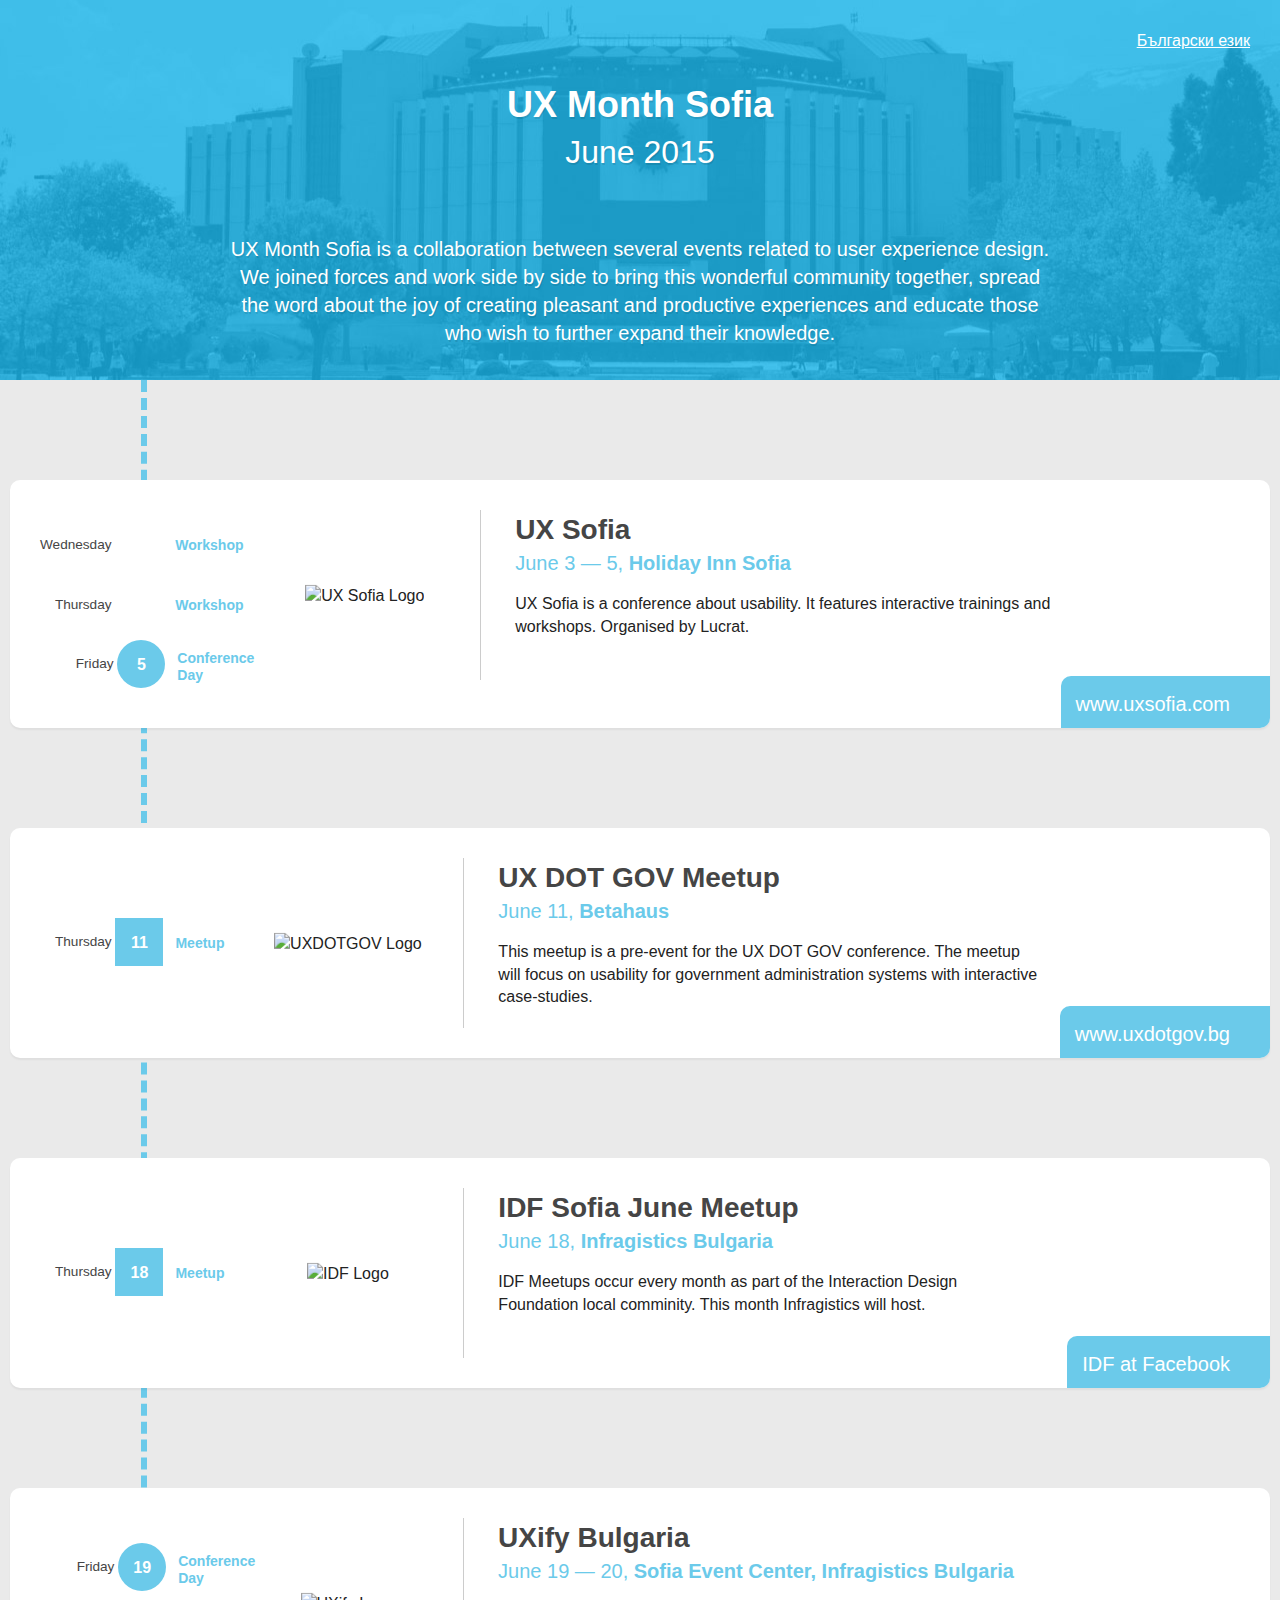
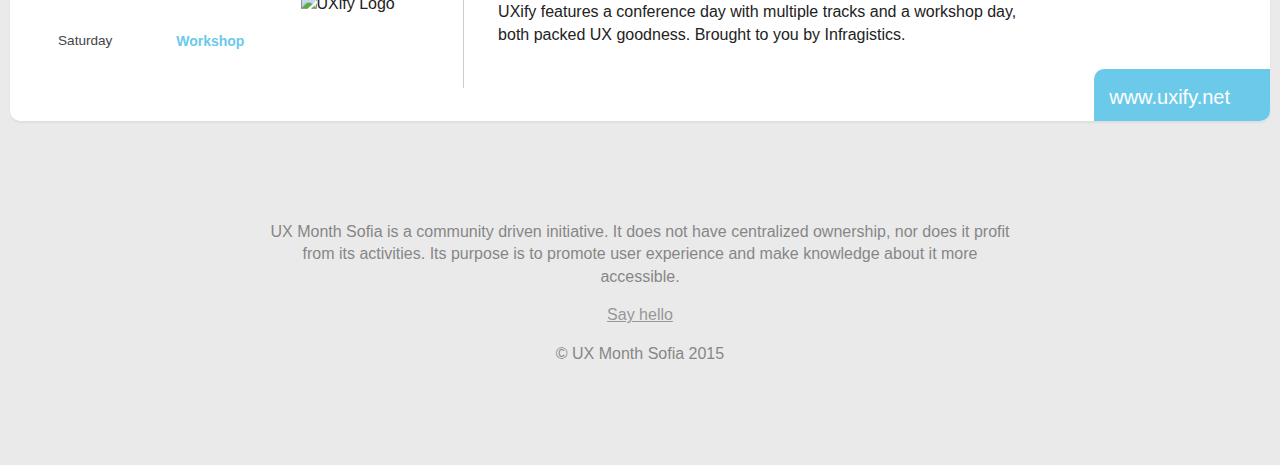
==== commit 0f09b3be: "adding placeholder lang switch" ====
--- a/index.html
+++ b/index.html
@@ -17,6 +17,7 @@
       <h1>UX Month Sofia</h1>
       <h2>June 2015</h2>
       <p>UX Month Sofia is a collaboration between several events related to user&nbsp;experience design. We joined forces and work side by side to bring this wonderful community together, spread the word about the joy of creating pleasant and productive experiences and educate those who wish to further expand their knowledge.</p>
+      <a href="#" class="lang-swap">Български език</a>
 
     </header>
 
--- a/css/main.css
+++ b/css/main.css
@@ -115,13 +115,12 @@
   width: 60%;
 }
 
-.timeline {
-  width: 150px;
-  display: inline-block;
-  vertical-align: top;
-  text-align: right;
-  position: relative;
-  text-shadow: 1px 2px 0 rgba(0,0,0,0.1);
+.lang-swap {
+  position: absolute;
+  top: 30px;
+  right: 30px;
+  color: #fff;
+  text-decoration: underline;
 }
 
 .timeslot {
@@ -129,6 +128,7 @@
   text-align: right;
   margin-right: 110px;
   position: relative;
+  z-index: 100;
 }
 
 .time-uxdotgov,
@@ -138,7 +138,7 @@
 }
 
 .time-uxify {
-  left: 20px;
+  left: 18px;
 }
 
 .timeslot > div {
@@ -149,19 +149,6 @@
 
 .timeslot.time-uxify > div {
   margin: 25px 0;
-}
-
-.timeline::before {
-  content: '';
-  height: 100%;
-  width: 1px;
-  border-right: 2px dashed #6bcaea;
-  opacity: 0.8;
-  position: absolute;
-  top: 0px;
-  bottom: 0px;
-  right: 25px;
-  z-index: 0;
 }
 
 .timeslot span {
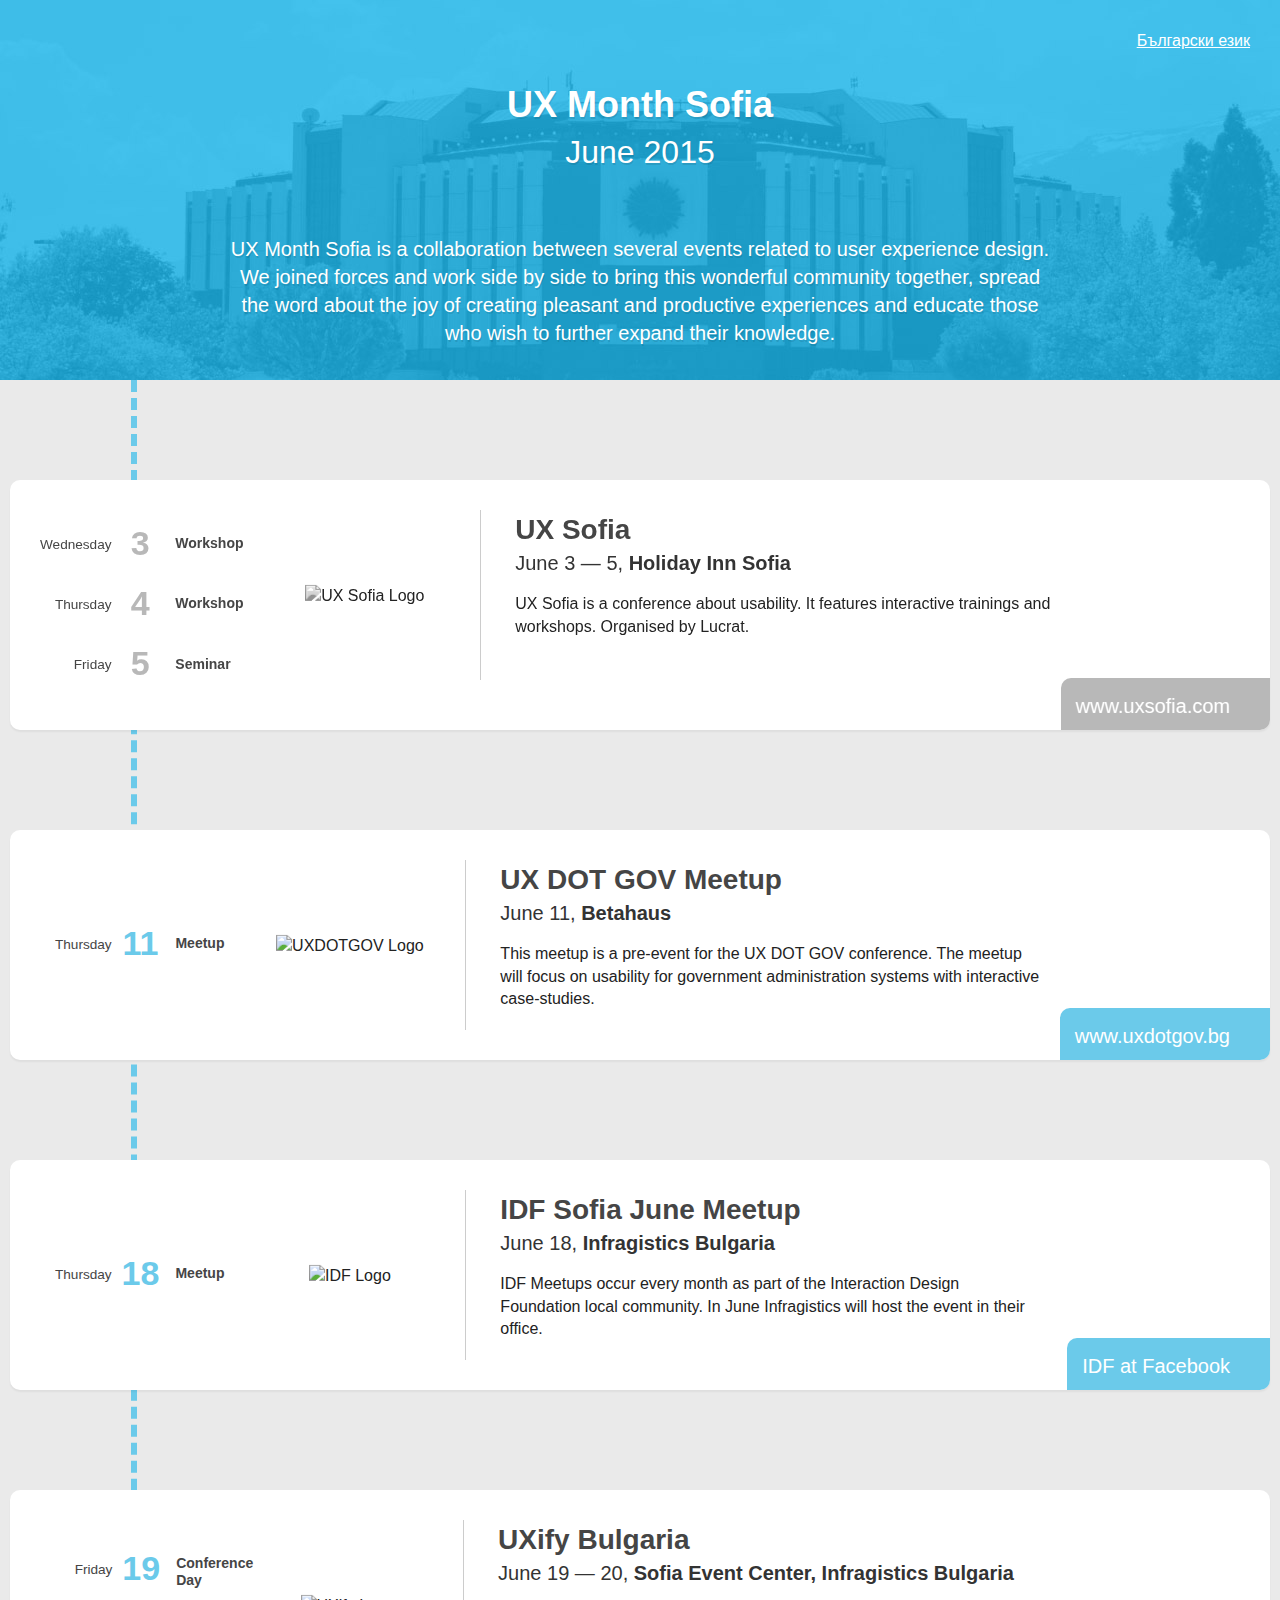
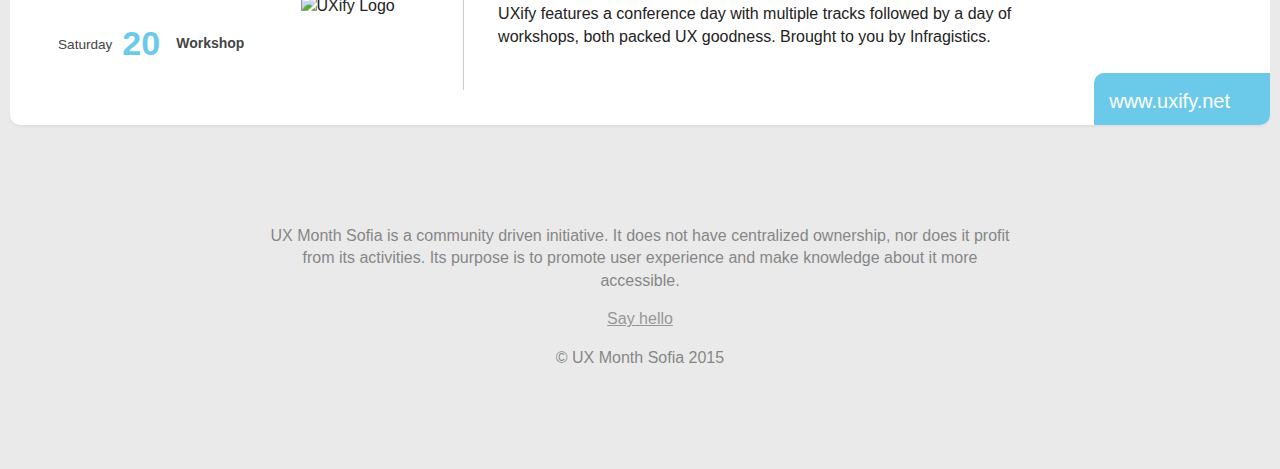
==== commit 86be9a8c: "grayscaling ux sofia" ====
--- a/index.html
+++ b/index.html
@@ -1,23 +1,24 @@
 <!doctype html>
-<html class="no-js" lang="">
+<html class="no-js" lang="en">
     <head>
         <meta charset="utf-8">
         <meta http-equiv="x-ua-compatible" content="ie=edge">
         <title>UX Month Sofia</title>
-        <meta name="description" content="">
+        <meta name="description" content="UX Month Sofia is a collaboration between several events related to user experience design.">
         <meta name="viewport" content="width=device-width, initial-scale=1">
 
-        <link rel="apple-touch-icon" href="apple-touch-icon.png">
+        <link rel="stylesheet" href="css/main.css">
 
-        <link rel="stylesheet" href="css/main.css">
     </head>
     <body>
     <header>
 
+      <a href="bg.html" class="lang-swap">Български език</a>
+
       <h1>UX Month Sofia</h1>
       <h2>June 2015</h2>
       <p>UX Month Sofia is a collaboration between several events related to user&nbsp;experience design. We joined forces and work side by side to bring this wonderful community together, spread the word about the joy of creating pleasant and productive experiences and educate those who wish to further expand their knowledge.</p>
-      <a href="#" class="lang-swap">Български език</a>
+
 
     </header>
 
@@ -25,12 +26,12 @@
 
       <section class="event-blocks">
 
-        <div class="event-block event-uxsofia">
+        <div class="event-block event-uxsofia grayscale">
 
           <div class="timeslot time-uxsofia">
             <div>Wednesday <span class="time-marker time-workshop">3</span></div>
             <div>Thursday <span class="time-marker time-workshop">4</span></div>
-            <div>Friday <span class="time-marker time-conf">5</span></div>
+            <div>Friday <span class="time-marker time-conf time-seminar">5</span></div>
           </div>
 
           <div class="event-logo">
@@ -94,7 +95,7 @@
               <span>Infragistics Bulgaria</span>
             </p>
             <p class="event-desc">
-              IDF Meetups occur every month as part of the Interaction Design Foundation local comminity. This month Infragistics will host.
+              IDF Meetups occur every month as part of the Interaction Design Foundation local community. In June Infragistics will host the event in their office.
             </p>
             <a class="event-go-info" href="http://www.facebook.com/groups/334084610080102" target="_blank">IDF at Facebook</a>
           </div>
@@ -120,7 +121,7 @@
               <span>Sofia Event Center, Infragistics Bulgaria</span>
             </p>
             <p class="event-desc">
-              UXify features a conference day with multiple tracks and a workshop day, both packed UX goodness. Brought to you by Infragistics.
+              UXify features a conference day with multiple tracks followed by a day of workshops, both packed UX goodness. Brought to you by Infragistics.
             </p>
             <a class="event-go-info" href="http://uxify.net" target="_blank">www.uxify.net</a>
           </div>
--- a/css/main.css
+++ b/css/main.css
@@ -83,7 +83,7 @@
 
 header {
   background-image: url('../img/header-bg.jpg');
-  background-position: 50% 15%;
+  background-position: 50% 0%;
   width: 100%;
   height: 380px;
   text-align: center;
@@ -157,7 +157,7 @@
   display: inline-block;
   vertical-align: middle;
   margin-top: 10px;
-  line-height: 50px;
+  line-height: 46px;
   position: relative;
   z-index: 1;
 }
@@ -165,20 +165,12 @@
 .timeslot .time-marker {
   width: 50px;
   height: 50px;
-  color: #fff;
-  background-color: #6bcaea;
-  font-size: 16px;
+  color: #6bcaea;
+  font-size: 34px;
   font-weight: bold;
   text-align: center;
   border-radius: 50%;
   margin-top: 0px;
-}
-
-.timeslot .time-marker.time-workshop {
-  background-image: url('../img/blue-tri.png');
-  background-color: transparent;
-  background-repeat: no-repeat;
-  border-radius: 0;
 }
 
 .time-workshop::after,
@@ -186,7 +178,7 @@
 .time-meetup::after {
   position: absolute;
   left: 60px;
-  color: #6bcaea;
+  color: #454545;
   font-size: 14px;
 }
 
@@ -201,19 +193,29 @@
   padding-top: 10px;
 }
 
+.time-conf.time-seminar::after {
+  content: "Seminar";
+  line-height: 2;
+}
+
 .time-meetup::after {
   content: 'Meetup';
 }
 
-.timeslot .time-marker.time-meetup {
-  border-radius: 0;
-  width: 48px;
-  height: 48px;
-}
-
-.timeslot .time-marker.time-conf {
-  width: 48px;
-  height: 48px;
+html[lang="bg"] .time-workshop::after {
+  content: 'Тренинг';
+}
+
+html[lang="bg"] .time-conf::after {
+  content: 'Конферентен ден';
+}
+
+html[lang="bg"] .time-conf.time-seminar::after {
+  content: 'Семинар';
+}
+
+html[lang="bg"] .time-meetup::after {
+  content: 'Среща';
 }
 
 .event-blocks {
@@ -227,7 +229,7 @@
   height: 100%;
   border-right: 6px dashed #6bcaea;
   position: absolute;
-  left: 130px;
+  left: 120px;
 }
 
 .event-block {
@@ -302,11 +304,12 @@
 .event-logistics {
   margin: 0;
   font-size: 20px;
-  color: #6bcaea;
+  color: #333;
 }
 
 .event-logistics span {
   font-weight: bold;
+  color: #333;
 }
 
 .event-desc {
@@ -358,6 +361,14 @@
 /* ==========================================================================
    Helper classes
    ========================================================================== */
+
+.grayscale {
+  -webkit-filter: grayscale(1);
+  -moz-filter: grayscale(1);
+  -ms-filter: grayscale(1);
+  filter: grayscale(1);
+}
+
 
 /*
  * Hide visually and from screen readers:
@@ -562,6 +573,13 @@
 }
 
 @media (max-width: 785px) {
+
+  .lang-swap {
+    position: static;
+    width: 100%;
+    text-align: center;
+  }
+
   .main-wrap {
     width: 100%;
   }
